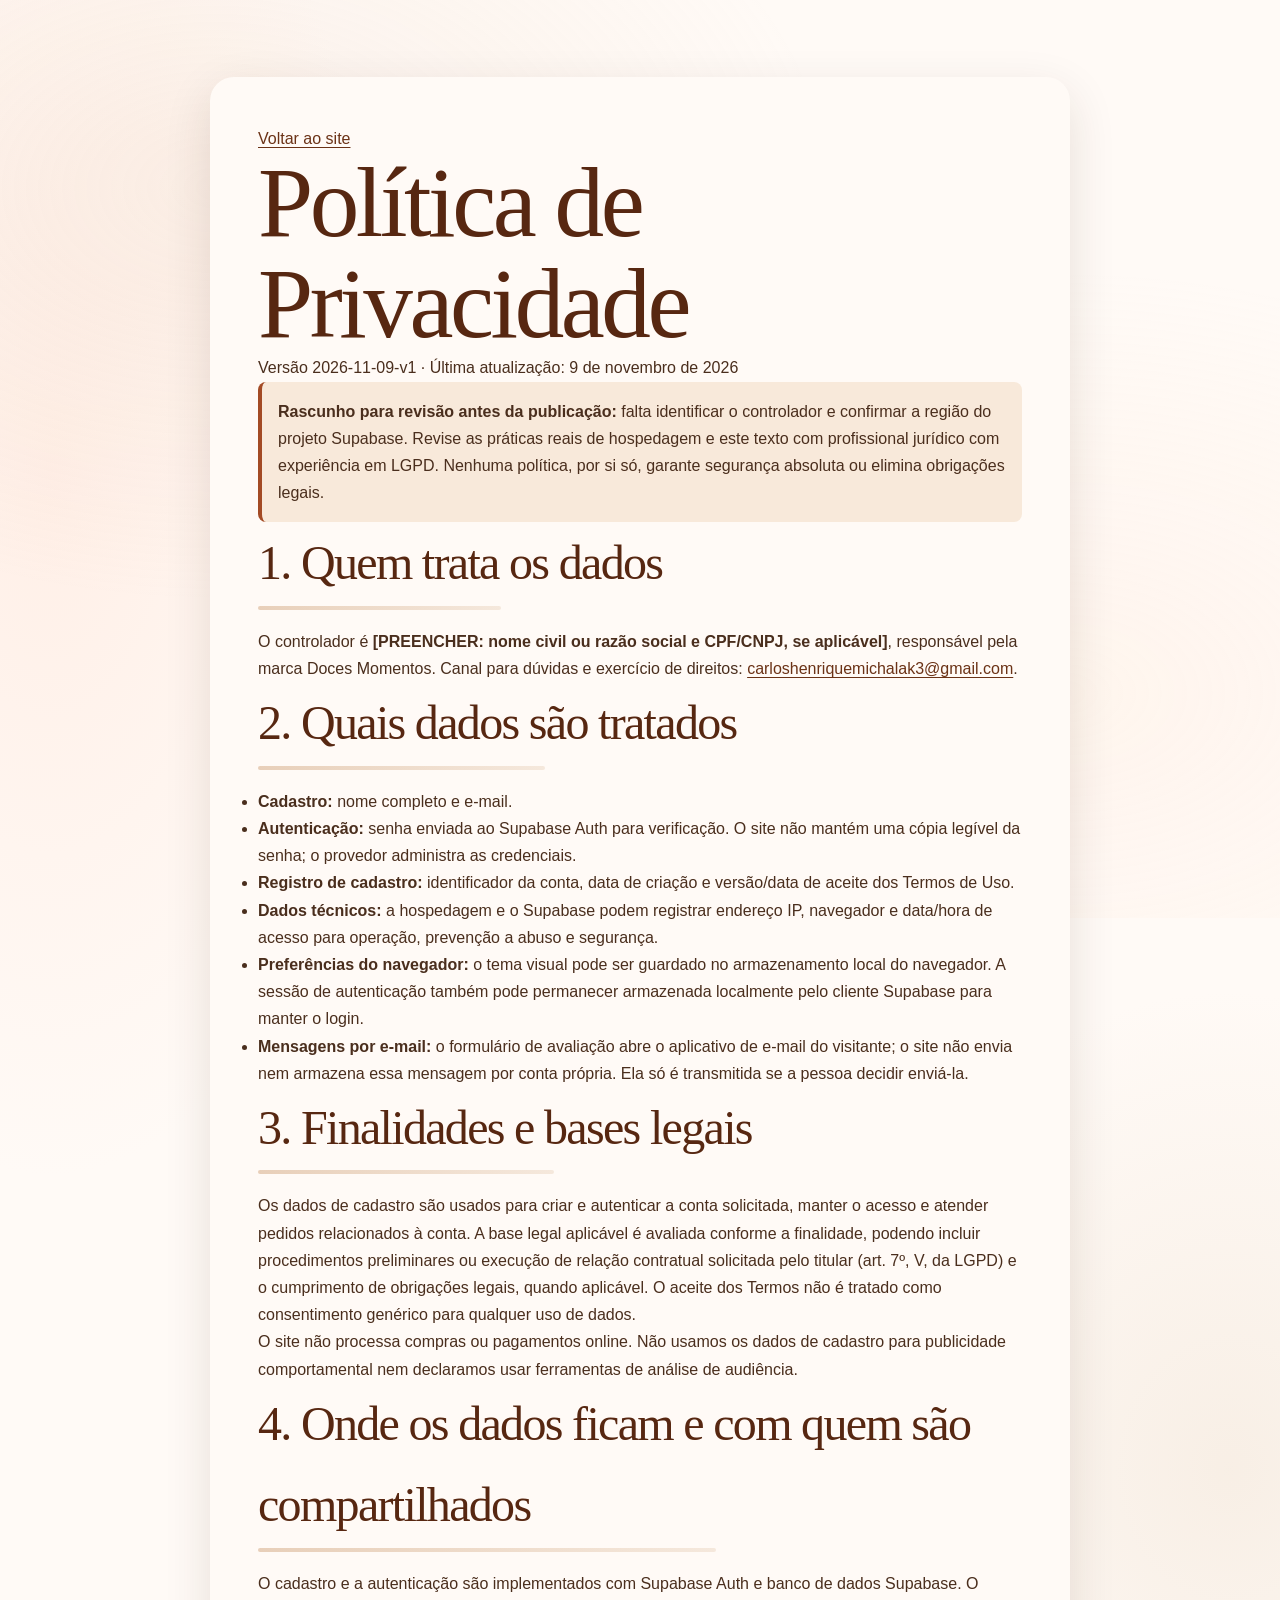
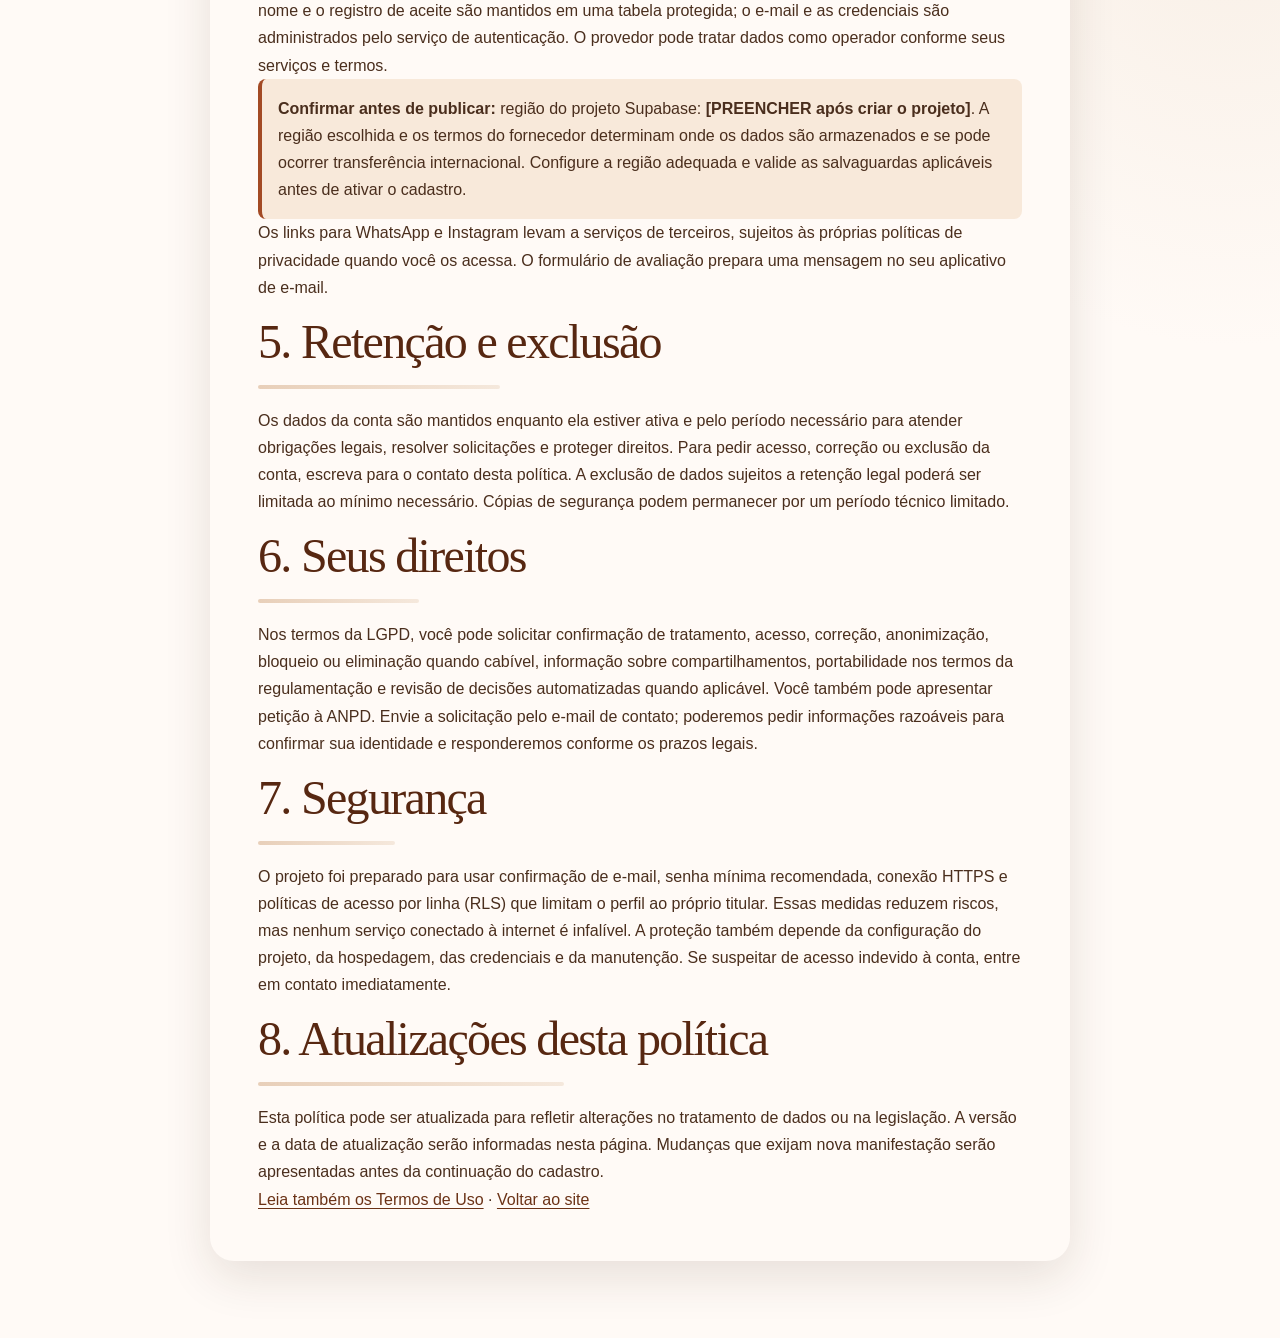
==== privacidade.html @ 2309b0bf "adicionado tela de login e termo de uso e privacidade." ====
<!DOCTYPE html>
<html lang="pt-BR">
<head>
  <meta charset="UTF-8">
  <meta name="viewport" content="width=device-width, initial-scale=1">
  <meta name="description" content="Política de Privacidade da Doces Momentos e informações sobre o tratamento de dados pessoais.">
  <title>Política de Privacidade | Doces Momentos</title>
  <link rel="stylesheet" href="assets/style.css">
  <link rel="icon" href="imagem/Logo2.jpeg" type="image/jpeg">
</head>
<body>
  <main class="legal-page">
    <a href="index.html">Voltar ao site</a>
    <h1>Política de Privacidade</h1>
    <p>Versão 2026-11-09-v1 · Última atualização: 9 de novembro de 2026</p>
    <p class="legal-alert"><strong>Rascunho para revisão antes da publicação:</strong> falta identificar o controlador e confirmar a região do projeto Supabase. Revise as práticas reais de hospedagem e este texto com profissional jurídico com experiência em LGPD. Nenhuma política, por si só, garante segurança absoluta ou elimina obrigações legais.</p>

    <h2>1. Quem trata os dados</h2>
    <p>O controlador é <strong>[PREENCHER: nome civil ou razão social e CPF/CNPJ, se aplicável]</strong>, responsável pela marca Doces Momentos. Canal para dúvidas e exercício de direitos: <a href="mailto:carloshenriquemichalak3@gmail.com">carloshenriquemichalak3@gmail.com</a>.</p>

    <h2>2. Quais dados são tratados</h2>
    <ul>
      <li><strong>Cadastro:</strong> nome completo e e-mail.</li>
      <li><strong>Autenticação:</strong> senha enviada ao Supabase Auth para verificação. O site não mantém uma cópia legível da senha; o provedor administra as credenciais.</li>
      <li><strong>Registro de cadastro:</strong> identificador da conta, data de criação e versão/data de aceite dos Termos de Uso.</li>
      <li><strong>Dados técnicos:</strong> a hospedagem e o Supabase podem registrar endereço IP, navegador e data/hora de acesso para operação, prevenção a abuso e segurança.</li>
      <li><strong>Preferências do navegador:</strong> o tema visual pode ser guardado no armazenamento local do navegador. A sessão de autenticação também pode permanecer armazenada localmente pelo cliente Supabase para manter o login.</li>
      <li><strong>Mensagens por e-mail:</strong> o formulário de avaliação abre o aplicativo de e-mail do visitante; o site não envia nem armazena essa mensagem por conta própria. Ela só é transmitida se a pessoa decidir enviá-la.</li>
    </ul>

    <h2>3. Finalidades e bases legais</h2>
    <p>Os dados de cadastro são usados para criar e autenticar a conta solicitada, manter o acesso e atender pedidos relacionados à conta. A base legal aplicável é avaliada conforme a finalidade, podendo incluir procedimentos preliminares ou execução de relação contratual solicitada pelo titular (art. 7º, V, da LGPD) e o cumprimento de obrigações legais, quando aplicável. O aceite dos Termos não é tratado como consentimento genérico para qualquer uso de dados.</p>
    <p>O site não processa compras ou pagamentos online. Não usamos os dados de cadastro para publicidade comportamental nem declaramos usar ferramentas de análise de audiência.</p>

    <h2>4. Onde os dados ficam e com quem são compartilhados</h2>
    <p>O cadastro e a autenticação são implementados com Supabase Auth e banco de dados Supabase. O nome e o registro de aceite são mantidos em uma tabela protegida; o e-mail e as credenciais são administrados pelo serviço de autenticação. O provedor pode tratar dados como operador conforme seus serviços e termos.</p>
    <p class="legal-alert"><strong>Confirmar antes de publicar:</strong> região do projeto Supabase: <strong>[PREENCHER após criar o projeto]</strong>. A região escolhida e os termos do fornecedor determinam onde os dados são armazenados e se pode ocorrer transferência internacional. Configure a região adequada e valide as salvaguardas aplicáveis antes de ativar o cadastro.</p>
    <p>Os links para WhatsApp e Instagram levam a serviços de terceiros, sujeitos às próprias políticas de privacidade quando você os acessa. O formulário de avaliação prepara uma mensagem no seu aplicativo de e-mail.</p>

    <h2>5. Retenção e exclusão</h2>
    <p>Os dados da conta são mantidos enquanto ela estiver ativa e pelo período necessário para atender obrigações legais, resolver solicitações e proteger direitos. Para pedir acesso, correção ou exclusão da conta, escreva para o contato desta política. A exclusão de dados sujeitos a retenção legal poderá ser limitada ao mínimo necessário. Cópias de segurança podem permanecer por um período técnico limitado.</p>

    <h2>6. Seus direitos</h2>
    <p>Nos termos da LGPD, você pode solicitar confirmação de tratamento, acesso, correção, anonimização, bloqueio ou eliminação quando cabível, informação sobre compartilhamentos, portabilidade nos termos da regulamentação e revisão de decisões automatizadas quando aplicável. Você também pode apresentar petição à ANPD. Envie a solicitação pelo e-mail de contato; poderemos pedir informações razoáveis para confirmar sua identidade e responderemos conforme os prazos legais.</p>

    <h2>7. Segurança</h2>
    <p>O projeto foi preparado para usar confirmação de e-mail, senha mínima recomendada, conexão HTTPS e políticas de acesso por linha (RLS) que limitam o perfil ao próprio titular. Essas medidas reduzem riscos, mas nenhum serviço conectado à internet é infalível. A proteção também depende da configuração do projeto, da hospedagem, das credenciais e da manutenção. Se suspeitar de acesso indevido à conta, entre em contato imediatamente.</p>

    <h2>8. Atualizações desta política</h2>
    <p>Esta política pode ser atualizada para refletir alterações no tratamento de dados ou na legislação. A versão e a data de atualização serão informadas nesta página. Mudanças que exijam nova manifestação serão apresentadas antes da continuação do cadastro.</p>

    <p><a href="termos.html">Leia também os Termos de Uso</a> · <a href="index.html">Voltar ao site</a></p>
  </main>
</body>
</html>
---- assets/style.css ----
* {
  margin: 0;
  padding: 0;
  box-sizing: border-box;
}

body {
  font-family: 'Segoe UI', 'Helvetica Neue', system-ui, -apple-system, sans-serif;
  background-color: #fffaf6;
  color: #4a2e1d;
  line-height: 1.6;
  overflow-x: hidden;
  scroll-behavior: smooth;
}

/* ===== VARIÁVEIS ===== */
:root {
  --marrom-claro: #f5e8dc;
  --marrom-medio: #e8cfb9;
  --marrom-escuro: #a56d49;
  --marrom-destaque: #6b3216;
  --branco: #ffffff;
  --creme: #fffaf6;
  --sombra-suave: 0 10px 25px -5px rgba(0, 0, 0, 0.05), 0 8px 10px -6px rgba(0, 0, 0, 0.02);
  --sombra-hover: 0 20px 30px -10px rgba(107, 50, 22, 0.15);
  --borda-arredondada: 28px;
}

/* ===== TIPOGRAFIA & TÍTULOS ===== */
h1, h2, h3 {
  font-weight: 400;
  letter-spacing: -0.02em;
}

h1 {
  font-size: clamp(2.8rem, 10vw, 5.5rem);
  line-height: 1.1;
  font-weight: 300;
  color: #38200f;
}

h1 span {
  font-weight: 600;
  color: var(--marrom-destaque);
  display: inline-block;
  transform: rotate(-2deg);
}

h2 {
  font-size: clamp(2rem, 6vw, 3rem);
  margin-bottom: 1.5rem;
  position: relative;
  display: inline-block;
  color: #38200f;
}

h2:after {
  content: '';
  position: absolute;
  bottom: -6px;
  left: 0;
  width: 60%;
  height: 4px;
  background: linear-gradient(90deg, var(--marrom-medio), var(--marrom-claro));
  border-radius: 4px;
}

.sabor-nome {
  font-size: 1.5rem;
  font-weight: 500;
  color: #4a2e1d;
  letter-spacing: -0.01em;
  margin-top: 0.8rem;
}

/* ===== HEADER ===== */
header {
  padding: 1.5rem 5%;
  display: flex;
  justify-content: space-between;
  align-items: center;
  background: rgba(255, 250, 246, 0.85);
  backdrop-filter: blur(12px);
  -webkit-backdrop-filter: blur(12px);
  position: sticky;
  top: 0;
  z-index: 100;
  border-bottom: 1px solid rgba(140, 86, 53, 0.3);
}

.logo {
  font-size: 1.7rem;
  font-weight: 300;
  letter-spacing: 1px;
  color: #38200f;
}

.logo strong {
  font-weight: 700;
  color: var(--marrom-destaque);
}

.instagram-btn {
  background: var(--marrom-claro);
  padding: 0.7rem 1.4rem;
  border-radius: 40px;
  text-decoration: none;
  color: var(--marrom-destaque);
  font-weight: 500;
  display: flex;
  align-items: center;
  gap: 8px;
  transition: all 0.4s cubic-bezier(0.175, 0.885, 0.32, 1.275);
  border: 1px solid rgba(107, 50, 22, 0.2);
  font-size: 0.95rem;
}

.instagram-btn:hover {
  background: var(--marrom-medio);
  color: #38200f;
  transform: scale(1.03);
  box-shadow: 0 8px 18px rgba(107, 50, 22, 0.2);
}

/* ===== HERO ===== */
.hero {
  min-height: 85vh;
  display: flex;
  align-items: center;
  padding: 2rem 5% 4rem;
  position: relative;
  isolation: isolate;
}

.hero-conteudo {
  max-width: 700px;
  z-index: 2;
  animation: fadeUp 1s ease-out;
}

.hero p {
  font-size: 1.25rem;
  margin: 1.5rem 0 2.5rem;
  color: #6b523d;
  max-width: 550px;
}

.btn-principal {
  display: inline-block;
  background: var(--marrom-destaque);
  color: white;
  padding: 1rem 2.5rem;
  border-radius: 50px;
  text-decoration: none;
  font-weight: 500;
  letter-spacing: 0.5px;
  transition: all 0.4s ease;
  box-shadow: 0 10px 20px -8px rgba(107, 50, 22, 0.4);
  border: 1px solid rgba(255, 255, 255, 0.3);
}

.btn-principal:hover {
  background: #572711;
  transform: translateY(-4px);
  box-shadow: 0 18px 28px -8px rgba(107, 50, 22, 0.5);
}

/* elementos decorativos */
.hero::before {
  content: '';
  position: absolute;
  top: -10%;
  right: -5%;
  width: 50vw;
  height: 50vw;
  background: radial-gradient(circle, var(--marrom-claro) 0%, transparent 70%);
  border-radius: 50%;
  z-index: 0;
  opacity: 0.8;
  filter: blur(40px);
}

/* ===== SEÇÃO SABORES ===== */
.sabores-section {
  padding: 5rem 5% 6rem;
  background: linear-gradient(145deg, #fffaf6 0%, #f7ede3 100%);
  border-radius: 60px 60px 0 0;
  margin-top: 2rem;
  position: relative;
}

.sabores-section .subtitulo {
  text-align: center;
  font-size: 1.2rem;
  color: #8a725d;
  margin-top: -1rem;
  margin-bottom: 3rem;
  font-weight: 300;
}

.grid-sabores {
  display: grid;
  grid-template-columns: repeat(auto-fit, minmax(260px, 1fr));
  gap: 2rem;
  max-width: 1300px;
  margin: 0 auto;
}

.card-sabor {
  background: var(--branco);
  border-radius: var(--borda-arredondada);
  overflow: hidden;
  box-shadow: var(--sombra-suave);
  transition: all 0.45s cubic-bezier(0.2, 0.9, 0.3, 1);
  border: 1px solid rgba(140, 86, 53, 0.5);
  display: flex;
  flex-direction: column;
  animation: fadeUp 0.8s ease-out backwards;
}

.card-sabor:nth-child(1) { animation-delay: 0.05s; }
.card-sabor:nth-child(2) { animation-delay: 0.15s; }
.card-sabor:nth-child(3) { animation-delay: 0.25s; }
.card-sabor:nth-child(4) { animation-delay: 0.35s; }
.card-sabor:nth-child(5) { animation-delay: 0.45s; }
.card-sabor:nth-child(6) { animation-delay: 0.55s; }

.card-sabor:hover {
  transform: translateY(-12px) scale(1.01);
  box-shadow: var(--sombra-hover);
  border-color: var(--marrom-medio);
}

.card-imagem {
  width: 100%;
  aspect-ratio: 1 / 0.9;
  background: #f1e4d7;
  display: flex;
  align-items: center;
  justify-content: center;
  overflow: hidden;
  transition: transform 0.6s ease;
  position: relative;
}

.card-imagem img {
  width: 100%;
  height: 100%;
  object-fit: cover;
  display: block;
  transition: transform 0.7s ease;
}

.card-sabor:hover .card-imagem img {
  transform: scale(1.05);
}

/* placeholder estilizado quando não há imagem */
.card-imagem .placeholder {
  font-size: 3.5rem;
  color: var(--marrom-medio);
  opacity: 0.7;
  transition: opacity 0.3s;
}

.card-sabor:hover .placeholder {
  opacity: 1;
}

.card-conteudo {
  padding: 1.2rem 1.5rem 1.5rem;
  text-align: center;
  display: flex;
  flex-direction: column;
  align-items: center;
}

.card-sabor .sabor-nome {
  margin-bottom: 0.3rem;
}

.card-sabor .sabor-desc {
  font-size: 0.9rem;
  color: #85624b;
  letter-spacing: 0.3px;
}

/* Pequenos detalhes */
.detalhe-coracao {
  display: inline-block;
  width: 8px;
  height: 8px;
  background: var(--marrom-medio);
  border-radius: 50%;
  margin: 0 6px;
  opacity: 0.6;
}

/* ===== CONTATO ===== */
.contato-section {
  padding: 6rem 5% 5rem;
  background: var(--marrom-claro);
  display: flex;
  flex-wrap: wrap;
  align-items: center;
  justify-content: center;
  gap: 2.5rem;
  text-align: center;
  border-radius: 80px 80px 0 0;
  margin-top: -2rem;
  position: relative;
}

.contato-section h2:after {
  left: 20%;
  width: 60%;
  background: white;
}

.contato-conteudo {
  max-width: 600px;
}

.instagram-grande {
  display: inline-flex;
  align-items: center;
  gap: 12px;
  background: white;
  padding: 1.2rem 2.8rem;
  border-radius: 80px;
  text-decoration: none;
  color: var(--marrom-destaque);
  font-size: 1.6rem;
  font-weight: 500;
  box-shadow: 0 15px 30px -10px rgba(107, 50, 22, 0.25);
  transition: all 0.4s ease;
  border: 1px solid rgba(107, 50, 22, 0.15);
  margin-top: 1rem;
}

.instagram-grande:hover {
  background: var(--marrom-destaque);
  color: white;
  transform: scale(1.02) translateY(-4px);
  box-shadow: 0 22px 35px -10px rgba(107, 50, 22, 0.5);
}

.contato-section p {
  font-size: 1.2rem;
  color: #7a624b;
  margin-bottom: 1.5rem;
}

/* ===== FOOTER ===== */
footer {
  text-align: center;
  padding: 2.5rem 5%;
  background: #f1e4d7;
  color: #8b7359;
  font-size: 0.9rem;
  border-top: 1px solid rgba(255, 255, 255, 0.5);
}

/* ===== ANIMAÇÕES ===== */
@keyframes fadeUp {
  0% {
    opacity: 0;
    transform: translateY(30px);
  }
  100% {
    opacity: 1;
    transform: translateY(0);
  }
}

.placeholder-icon {
  font-size: 4rem;
  line-height: 1;
  filter: drop-shadow(0 4px 6px rgba(107, 50, 22, 0.15));
}

/* ===== RESPONSIVIDADE ===== */
@media (max-width: 768px) {
  header {
    padding: 1rem 5%;
  }

  .logo {
    font-size: 1.3rem;
  }

  .instagram-btn {
    padding: 0.6rem 0.9rem;
  }

  .hero {
    min-height: 70vh;
    padding: 1rem 5% 3rem;
  }

  .hero p {
    font-size: 1.1rem;
  }

  .btn-principal {
    padding: 0.9rem 2rem;
  }

  .sabores-section {
    padding: 3rem 5% 4rem;
  }

  .grid-sabores {
    gap: 1.5rem;
  }

  .contato-section {
    padding: 4rem 5% 3rem;
    border-radius: 40px 40px 0 0;
  }

  .instagram-grande {
    font-size: 1.2rem;
    padding: 1rem 1.8rem;
  }
}

@media (max-width: 480px) {
  .grid-sabores {
    grid-template-columns: 1fr;
    max-width: 350px;
    margin: 0 auto;
  }

  .card-imagem {
    aspect-ratio: 1 / 0.8;
  }
}

/* ===== IDENTIDADE SUAVE + CARTAS REVELÁVEIS ===== */
:root {
  --marrom-claro: #f5e8dc;
  --marrom-medio: #e8cfb9;
  --marrom-escuro: #a56d49;
  --marrom-destaque: #6b3216;
  --branco: #fffdfb;
  --creme: #fffaf6;
  --sombra-suave: 0 14px 38px -22px rgba(94, 48, 57, 0.28);
  --sombra-hover: 0 22px 48px -24px rgba(107, 50, 22, 0.35);
  --borda-arredondada: 24px;
  --ease-out: cubic-bezier(0.23, 1, 0.32, 1);
}

html {
  scroll-behavior: smooth;
  scroll-padding-top: 90px;
}

#sabores {
  scroll-margin-top: 90px;
}

body {
  background-color: var(--creme);
  color: #523822;
  font-family: "Trebuchet MS", "Segoe UI", sans-serif;
}

h1,
h2,
h3 {
  font-family: Georgia, "Times New Roman", serif;
  letter-spacing: -0.035em;
}

h1 {
  color: #432a18;
  font-size: clamp(3rem, 8vw, 6.2rem);
  line-height: 1.02;
}

h1 span {
  color: var(--marrom-destaque);
  font-style: italic;
  font-weight: 500;
  transform: rotate(-3deg);
}

header {
  padding: 1rem 7%;
  background: rgba(255, 250, 246, 0.9);
  border-bottom-color: rgba(140, 86, 53, 0.18);
}

.logo {
  font-family: Georgia, "Times New Roman", serif;
  letter-spacing: -0.04em;
}

.instagram-btn,
.btn-principal,
.instagram-grande {
  transition: transform 180ms var(--ease-out), background-color 180ms ease, color 180ms ease, box-shadow 180ms ease;
}

.instagram-btn {
  background: #f5e8dc;
  color: #6b3216;
  border-color: rgba(107, 50, 22, 0.18);
}

.hero {
  min-height: min(78vh, 760px);
  padding: 4rem 9% 5rem;
  background:
    radial-gradient(ellipse at 88% 44%, rgba(232, 207, 185, 0.46), transparent 31%),
    radial-gradient(ellipse at 74% 82%, rgba(255, 230, 219, 0.6), transparent 25%);
}

.hero::before {
  top: 7%;
  right: 5%;
  width: min(40vw, 490px);
  height: min(40vw, 490px);
  background: radial-gradient(circle, rgba(232, 207, 185, 0.56) 0%, rgba(245, 232, 220, 0.1) 68%, transparent 70%);
  filter: none;
}

.hero::after {
  content: "feito à mão\A com carinho";
  white-space: pre;
  display: grid;
  place-content: center;
  width: clamp(112px, 15vw, 178px);
  aspect-ratio: 1;
  right: 15%;
  bottom: 18%;
  border: 1px solid rgba(107, 50, 22, 0.28);
  border-radius: 50%;
  background: rgba(255, 253, 251, 0.72);
  color: #6b3216;
  font: italic 1.1rem/1.35 Georgia, "Times New Roman", serif;
  letter-spacing: 0.02em;
  text-align: center;
  opacity: 1;
  transform: rotate(9deg);
  box-shadow: 0 12px 34px -20px rgba(94, 48, 57, 0.5);
}

.hero-conteudo {
  max-width: 680px;
  animation-duration: 700ms;
}

.hero-etiqueta {
  margin-bottom: 1rem;
  color: #85624b;
  font-size: 0.78rem;
  font-weight: 700;
  letter-spacing: 0.2em;
  text-transform: uppercase;
}

.hero p {
  color: #735d4d;
  max-width: 500px;
}

.btn-principal {
  background: #6b3216;
  box-shadow: 0 12px 25px -14px rgba(91, 36, 15, 0.8);
}

.btn-principal:hover {
  background: #572711;
}

.sabores-section {
  padding: 5.5rem 7% 6.5rem;
  background: linear-gradient(155deg, #fffaf6 0%, #f5e8dc 100%);
  border-radius: 48px 48px 0 0;
  margin-top: 0;
}

.sabores-section h2 {
  display: block;
  margin-bottom: 0.5rem;
  text-align: center;
}

.sabores-section h2::after {
  left: 50%;
  width: 58px;
  height: 3px;
  transform: translateX(-50%);
  background: var(--marrom-medio);
}

.sabores-section .subtitulo {
  margin-top: 0;
  color: #8a725d;
  font-family: Georgia, "Times New Roman", serif;
  font-size: 1.15rem;
  font-style: italic;
}

.grid-sabores {
  gap: 1.35rem;
  max-width: 1180px;
}

.grid-sabores[data-carousel] {
  display: grid;
  max-width: 440px;
  grid-template-columns: minmax(0, 1fr);
  justify-items: stretch;
  margin-right: auto;
  margin-left: auto;
}

.carousel-controls {
  display: flex;
  align-items: center;
  justify-content: center;
  gap: clamp(1rem, 4vw, 2rem);
  margin: 1.25rem auto 0;
}

.carousel-controls[hidden] {
  display: none;
}

.carousel-indicator {
  min-width: 3.5rem;
  color: #80634f;
  font-size: 0.9rem;
  font-weight: 700;
  text-align: center;
  font-variant-numeric: tabular-nums;
}

.carousel-arrow {
  position: relative;
  display: block;
  width: clamp(40px, 12vw, 50px);
  height: clamp(44px, 13vw, 60px);
  padding: 0;
  border: 0;
  background: transparent;
  cursor: pointer;
  transition: transform 120ms ease;
}

.carousel-arrow:hover {
  transform: scale(1.06);
}

.carousel-arrow:active {
  transform: scale(0.92);
}

.carousel-arrow:focus-visible {
  border-radius: 8px;
  outline: 3px solid #572711;
  outline-offset: 4px;
}

.carousel-arrow-prev {
  transform: scaleX(-1);
}

.carousel-arrow-prev:hover {
  transform: scaleX(-1) scale(1.06);
}

.carousel-arrow-prev:active {
  transform: scaleX(-1) scale(0.92);
}

.carousel-arrow .arrow-top,
.carousel-arrow .arrow-bottom {
  position: absolute;
  top: 50%;
  left: 0;
  width: 100%;
  height: 4px;
  border-radius: 99px;
  background: #704027;
}

.carousel-arrow .arrow-top {
  transform: rotate(45deg);
  transform-origin: bottom right;
}

.carousel-arrow .arrow-bottom {
  transform: rotate(-45deg);
  transform-origin: top right;
}

.carousel-arrow .arrow-top::after,
.carousel-arrow .arrow-bottom::after {
  position: absolute;
  top: 0;
  height: 100%;
  border-radius: inherit;
  background: #6b3216;
  content: "";
  transition: left 160ms ease, right 160ms ease;
}

.carousel-arrow .arrow-top::after {
  right: 0;
  left: 100%;
}

.carousel-arrow .arrow-bottom::after {
  right: 100%;
  left: 0;
}

.carousel-arrow:hover .arrow-top::after,
.carousel-arrow:focus-visible .arrow-top::after {
  left: 0;
}

.carousel-arrow:hover .arrow-bottom::after,
.carousel-arrow:focus-visible .arrow-bottom::after {
  right: 0;
}

.card-sabor {
  min-width: 0;
  border: 1px solid rgba(107, 50, 22, 0.13);
  border-radius: var(--borda-arredondada);
  background: var(--branco);
  box-shadow: var(--sombra-suave);
  animation-duration: 550ms;
  transition: transform 220ms var(--ease-out), box-shadow 220ms ease, border-color 220ms ease;
}

.card-resumo {
  display: block;
  list-style: none;
}

.card-sabor[hidden] {
  display: none;
}

.card-sabor .card-detalhes {
  display: none;
}

.card-sabor.is-active .card-detalhes {
  display: block;
}

.card-resumo::-webkit-details-marker {
  display: none;
}

.card-resumo:focus-visible {
  outline: 3px solid #6b3216;
  outline-offset: 4px;
  border-radius: var(--borda-arredondada);
}

.card-imagem {
  background: #f5e8dc;
}

.card-imagem img {
  transition: transform 500ms var(--ease-out);
}

.card-conteudo {
  padding: 1.1rem 1.25rem 1.25rem;
}

.card-sabor .sabor-nome {
  color: #4e3527;
  font-family: Georgia, "Times New Roman", serif;
  font-size: 1.4rem;
}

.card-sabor .sabor-desc {
  color: #8a725d;
}

.card-indicacao {
  display: flex;
  align-items: center;
  justify-content: center;
  gap: 0.45rem;
  margin-top: 1rem;
  color: #704027;
  font-size: 0.72rem;
  font-weight: 700;
  letter-spacing: 0.09em;
  text-transform: uppercase;
}

.card-indicacao span {
  display: inline-grid;
  width: 1.35rem;
  aspect-ratio: 1;
  place-items: center;
  border: 1px solid rgba(107, 50, 22, 0.3);
  border-radius: 50%;
  font-size: 1rem;
  transition: transform 180ms var(--ease-out), background-color 180ms ease;
}

.card-detalhes {
  padding: 0 1.35rem 1.35rem;
  animation: revelarCarta 220ms var(--ease-out);
}

.card-detalhes p {
  padding-top: 1rem;
  border-top: 1px solid rgba(107, 50, 22, 0.16);
  color: #735d4d;
  font-family: Georgia, "Times New Roman", serif;
  font-size: 1rem;
  line-height: 1.55;
}

.card-detalhes a {
  display: inline-flex;
  gap: 0.4rem;
  align-items: center;
  margin-top: 1rem;
  color: #572711;
  font-size: 0.82rem;
  font-weight: 700;
  text-decoration-thickness: 1px;
  text-underline-offset: 3px;
}

.card-detalhes a:focus-visible,
.instagram-btn:focus-visible,
.whatsapp-btn:focus-visible,
.whatsapp-grande:focus-visible,
.btn-principal:focus-visible,
.instagram-grande:focus-visible {
  outline: 3px solid #6b3216;
  outline-offset: 4px;
}

.card-sabor[open] {
  border-color: rgba(107, 50, 22, 0.38);
  box-shadow: var(--sombra-hover);
}

.card-sabor[open] .card-indicacao span {
  transform: rotate(45deg);
  background: #f5e8dc;
}

.contato-section {
  padding: 5.5rem 7% 5rem;
  background: #ead7c3;
  border-radius: 48px 48px 0 0;
}

.contato-section h2::after {
  background: rgba(255, 253, 251, 0.85);
}

.contato-section p {
  color: #735d4d;
}

.instagram-grande {
  color: #572711;
  box-shadow: 0 14px 30px -22px rgba(91, 36, 15, 0.65);
}

.instagram-grande:hover {
  background: #6b3216;
}

footer {
  background: #e9d8c6;
  color: #80634f;
}

@media (hover: hover) and (pointer: fine) {
  .card-sabor:hover {
    transform: translateY(-4px);
    border-color: rgba(107, 50, 22, 0.3);
  }

  .card-sabor:hover .card-imagem img {
    transform: scale(1.025);
  }

  .instagram-btn:hover,
  .btn-principal:hover,
  .instagram-grande:hover {
    transform: translateY(-2px);
  }
}

.instagram-btn:active,
.btn-principal:active,
.instagram-grande:active {
  transform: scale(0.98);
}

@keyframes revelarCarta {
  from {
    opacity: 0;
    transform: translateY(-5px);
  }
  to {
    opacity: 1;
    transform: translateY(0);
  }
}

@media (max-width: 768px) {
  header {
    padding: 0.85rem 5%;
  }

  .hero {
    min-height: 68vh;
    padding: 3rem 7% 4rem;
  }

  .hero::before {
    top: 18%;
    right: -14%;
    width: 66vw;
    height: 66vw;
  }

  .hero::after {
    right: 8%;
    bottom: 10%;
    width: 112px;
  }

  .hero-conteudo {
    max-width: 76%;
  }

  .sabores-section {
    padding: 4rem 5% 5rem;
  }

  .grid-sabores {
    gap: 1rem;
  }

  .contato-section {
    padding: 4.5rem 5% 4rem;
  }
}

@media (max-width: 480px) {
  .hero {
    min-height: 72vh;
    padding: 2.75rem 6% 4rem;
  }

  .hero-conteudo {
    max-width: 100%;
  }

  .hero::after {
    right: 7%;
    bottom: 5%;
    width: 96px;
    font-size: 0.95rem;
  }

  .sabores-section {
    border-radius: 32px 32px 0 0;
  }

  .contato-section {
    border-radius: 32px 32px 0 0;
  }
}

@media (prefers-reduced-motion: reduce) {
  html {
    scroll-behavior: auto;
  }

  *,
  *::before,
  *::after {
    animation-duration: 0.01ms !important;
    animation-iteration-count: 1 !important;
    scroll-behavior: auto !important;
    transition-duration: 0.01ms !important;
  }

}

/* ===== FAVORITOS, PREÇOS E SOBRE NÓS ===== */
body {
  background:
    radial-gradient(ellipse at 4% 16%, rgba(255, 225, 211, 0.44), transparent 22rem),
    radial-gradient(ellipse at 96% 50%, rgba(234, 217, 197, 0.34), transparent 25rem),
    #fffaf6;
}

.site-header {
  min-height: 104px;
  padding: 1.2rem 4%;
  gap: 1rem;
}

.site-header .social-icons {
  flex-shrink: 0;
}

.site-header .social-label {
  position: relative;
  z-index: 1;
  margin-left: 0.45rem;
  font-size: 0.82rem;
  font-weight: 700;
  white-space: nowrap;
}

.site-header .social-icons [data-social="whatsapp"] {
  width: auto;
  min-width: 48px;
  padding: 0 0.8rem;
  border-radius: 99px;
}

.site-header .auth-icon-button {
  display: grid;
  width: 44px;
  height: 44px;
  flex: 0 0 auto;
  place-items: center;
  padding: 0;
  border-radius: 50%;
}

.auth-icon-button svg {
  width: 1.35rem;
  height: 1.35rem;
  fill: none;
  stroke: currentColor;
  stroke-linecap: round;
  stroke-linejoin: round;
  stroke-width: 1.8;
}

.site-header .logo,
footer .logo {
  display: inline-flex;
  align-items: center;
  gap: 0.55rem;
  flex-shrink: 0;
  color: #432a18;
  font-size: 1.45rem;
  text-decoration: none;
}

.logo-marca {
  display: block;
  width: 2.6rem;
  height: 2.6rem;
  border-radius: 50%;
  object-fit: cover;
  flex: 0 0 auto;
}

.navegacao {
  display: flex;
  align-items: center;
  justify-content: center;
  gap: clamp(0.8rem, 2.2vw, 2rem);
}

.navegacao a {
  color: #735d4d;
  font-size: 0.86rem;
  font-weight: 600;
  text-decoration: none;
  transition: color 160ms ease;
}

.navegacao a:hover,
.navegacao a:focus-visible {
  color: #572711;
}

.icone-instagram {
  display: block;
  width: 1.15rem;
  height: 1.15rem;
  flex: 0 0 auto;
  fill: none;
  stroke: currentColor;
  stroke-width: 1.8;
}

.icone-instagram-ponto {
  fill: currentColor;
  stroke: none;
}

.whatsapp-btn,
.whatsapp-grande {
  color: #187b61;
}

.whatsapp-btn {
  display: inline-flex;
  align-items: center;
  justify-content: center;
  gap: 0.5rem;
  padding: 0.7rem 1rem;
  border: 1px solid rgba(24, 123, 97, 0.18);
  border-radius: 40px;
  background: #edf8f1;
  font-size: 0.88rem;
  font-weight: 600;
  text-decoration: none;
  cursor: default;
}

.icone-whatsapp {
  display: block;
  width: 1.3rem;
  height: 1.3rem;
  flex: 0 0 auto;
  fill: none;
  stroke: currentColor;
  stroke-linecap: round;
  stroke-linejoin: round;
  stroke-width: 1.7;
}

.icone-seta {
  display: inline-block;
  width: 0.45rem;
  height: 0.45rem;
  flex: 0 0 auto;
  border-top: 1.5px solid currentColor;
  border-right: 1.5px solid currentColor;
  transform: rotate(45deg);
}

.icone-seta-baixo {
  transform: rotate(135deg);
}

.hero-novo {
  min-height: min(76vh, 720px);
  padding: 4rem 9% 5.5rem;
  overflow: hidden;
  align-items: center;
  justify-content: space-between;
  background:
    radial-gradient(ellipse at 77% 48%, rgba(234, 214, 193, 0.62), transparent 34%),
    radial-gradient(ellipse at 26% 108%, rgba(255, 229, 205, 0.7), transparent 37%),
    linear-gradient(120deg, #fffaf6 8%, #f7ede3 58%, #f1e4d7 100%);
}

.hero-novo::before {
  top: auto;
  bottom: -20%;
  right: 19%;
  width: min(55vw, 640px);
  height: min(55vw, 640px);
  background:
    radial-gradient(ellipse at 44% 42%, rgba(255, 255, 255, 0.66), transparent 53%),
    radial-gradient(circle, rgba(255, 255, 255, 0.26), transparent 70%);
  opacity: 0.85;
  animation: hero-fundo-suave 28s ease-in-out infinite alternate;
}

.hero-novo::after {
  content: none;
}

.hero-novo .hero-conteudo {
  max-width: 610px;
  animation-duration: 600ms;
}

.hero-novo .hero-etiqueta {
  display: inline-flex;
  align-items: center;
  gap: 0.55rem;
  margin: 0 0 1.2rem;
  padding: 0.55rem 0.85rem;
  border: 1px solid rgba(107, 50, 22, 0.18);
  border-radius: 999px;
  background: rgba(255, 253, 251, 0.72);
  color: #6b3216;
  font-size: 0.69rem;
  letter-spacing: 0.15em;
}

.hero-novo .hero-etiqueta::before {
  content: "";
  width: 0.45rem;
  height: 0.45rem;
  border-radius: 50%;
  background: #8c5635;
  box-shadow: 0 0 0 3px rgba(140, 86, 53, 0.13);
}

.hero-novo h1 {
  font-size: clamp(3rem, 6.5vw, 5.5rem);
  line-height: 1.04;
}

.hero-novo h1 span {
  margin-top: 0.08em;
  color: #6b3216;
  font-family: "Trebuchet MS", "Segoe UI", sans-serif;
  font-size: 0.74em;
  font-style: italic;
  font-weight: 400;
  letter-spacing: -0.05em;
}

.hero-novo h1 .hero-boas-vindas {
  display: block;
  margin: 0 0 0.28em;
  color: #6b3216;
  font-family: inherit;
  font-size: 0.38em;
  font-style: normal;
  font-weight: 500;
  letter-spacing: -0.025em;
  line-height: 1.2;
  transform: none;
}

.hero-novo .hero-conteudo > p:not(.hero-etiqueta) {
  max-width: 475px;
  margin: 1.5rem 0 1.8rem;
  color: #735d4d;
  font-size: 1.05rem;
  line-height: 1.8;
}

.hero-acoes {
  display: flex;
  align-items: center;
  flex-wrap: wrap;
  gap: 1.2rem;
}

.hero-acoes .btn-principal {
  padding: 0.9rem 1.35rem 0.9rem 1.55rem;
}

.hero-acoes .btn-principal .icone-seta {
  display: inline-block;
  margin-left: 0.5rem;
  transition: transform 180ms var(--ease-out);
}

.hero-acoes .btn-principal:hover .icone-seta {
  transform: translateY(3px);
}

.link-suave {
  color: #6b3216;
  font-size: 0.9rem;
  font-weight: 700;
  text-underline-offset: 4px;
}

.hero-ilustracao {
  position: relative;
  z-index: 1;
  display: grid;
  width: min(47vw, 560px);
  min-width: 300px;
  aspect-ratio: 1;
  place-items: center;
  margin: 0 3% 1.5rem 2rem;
  border: 0;
  border-radius: 44% 56% 56% 44% / 48% 43% 57% 52%;
  background:
    radial-gradient(circle at 55% 38%, rgba(255, 255, 255, 0.82), rgba(248, 237, 226, 0.72) 55%, rgba(234, 217, 197, 0.42));
  box-shadow: 0 32px 80px -48px rgba(107, 50, 22, 0.42), inset 0 0 45px rgba(255, 255, 255, 0.6);
  transform: rotate(4deg);
}

.hero-logo-destaque {
  display: block;
  width: 92%;
  height: 92%;
  border: 5px solid rgba(255, 255, 255, 0.82);
  border-radius: 50%;
  object-fit: cover;
  box-shadow: 0 24px 46px -25px rgba(91, 36, 15, 0.48);
  transform: rotate(-4deg);
}

.pote-ilustrado {
  position: relative;
  width: 45%;
  height: 57%;
  overflow: hidden;
  border: 2px solid rgba(255, 255, 255, 0.92);
  border-radius: 18px 18px 28px 28px;
  background: linear-gradient(90deg, rgba(255,255,255,.56), rgba(255,255,255,.18) 25%, transparent 58%, rgba(255,255,255,.45));
  box-shadow: 0 24px 34px -22px rgba(97, 49, 59, 0.55), inset 8px 0 13px rgba(255,255,255,.5);
  transform: rotate(-4deg);
}

.pote-tampa {
  position: absolute;
  z-index: 2;
  top: 4%;
  left: -4%;
  width: 108%;
  height: 12%;
  border: 2px solid #fff;
  border-radius: 8px;
  background: linear-gradient(#d1ad8c, #b98a64);
  box-shadow: 0 4px 9px rgba(91, 36, 15, 0.17);
}

.pote-camada {
  position: absolute;
  left: 0;
  width: 100%;
  border-top: 3px solid rgba(255,255,255,.62);
}

.camada-um {
  top: 17%;
  height: 26%;
  background: linear-gradient(100deg, #754b2d, #8c6448 54%, #684220);
}

.camada-dois {
  top: 43%;
  height: 25%;
  background: linear-gradient(100deg, #f5d7c5, #fff0dd 54%, #e8c4b4);
}

.camada-tres {
  top: 68%;
  height: 32%;
  background: linear-gradient(100deg, #704027, #8c5635 54%, #704027);
}

.pote-coracao {
  position: absolute;
  z-index: 3;
  top: 45%;
  left: 38%;
  width: clamp(1.2rem, 3vw, 2rem);
  aspect-ratio: 1;
  background: rgba(255, 255, 255, 0.82);
  clip-path: polygon(50% 88%, 14% 53%, 6% 38%, 8% 22%, 20% 11%, 36% 12%, 50% 26%, 64% 12%, 80% 11%, 92% 22%, 94% 38%, 86% 53%);
  filter: drop-shadow(0 1px 5px rgba(91, 36, 15, 0.25));
}

.hero-sparkle {
  position: absolute;
  width: 1.25rem;
  aspect-ratio: 1;
  background: #8c5635;
  clip-path: polygon(50% 0, 62% 35%, 100% 50%, 62% 62%, 50% 100%, 38% 62%, 0 50%, 38% 35%);
}

.sparkle-um {
  top: 15%;
  left: 19%;
  width: 0.9rem;
}

.sparkle-dois {
  top: 24%;
  right: 17%;
  width: 1.5rem;
}

.hero-selo {
  position: absolute;
  right: -5%;
  bottom: 12%;
  display: flex;
  flex-direction: column;
  align-items: center;
  justify-content: center;
  gap: 0.3rem;
  width: 104px;
  aspect-ratio: 1;
  place-content: center;
  border: 1px solid rgba(107, 50, 22, 0.27);
  border-radius: 50%;
  background: #fffaf6;
  color: #6b3216;
  font: italic 0.72rem/1.2 Georgia, "Times New Roman", serif;
  text-align: center;
  transform: rotate(8deg);
  box-shadow: 0 12px 28px -20px rgba(94, 48, 57, 0.5);
}

.hero-rolagem {
  position: absolute;
  bottom: 1.4rem;
  left: 50%;
  display: inline-flex;
  align-items: center;
  gap: 0.6rem;
  color: #8a725d;
  font-size: 0.75rem;
  letter-spacing: 0.04em;
  text-decoration: none;
  transform: translateX(-50%);
}

.hero-rolagem .icone-seta {
  width: 0.45rem;
  height: 0.45rem;
}

.secao-solta {
  position: relative;
  padding: 5.2rem 7% 6rem;
  scroll-margin-top: 90px;
}

.mais-pedidos {
  background:
    radial-gradient(ellipse at 12% 92%, rgba(255, 230, 205, 0.5), transparent 26rem),
    linear-gradient(160deg, #fffaf6, #f7ede3);
}

.titulo-secao {
  max-width: 640px;
  margin: 0 auto 2.6rem;
  text-align: center;
}

.sobrelinha {
  margin-bottom: 0.6rem;
  color: #704027;
  font-size: 0.69rem;
  font-weight: 700;
  letter-spacing: 0.19em;
  text-transform: uppercase;
}

.titulo-secao h2,
.tamanhos-intro h2,
.sobre-conteudo h2,
.contato-conteudo h2 {
  margin-bottom: 0.6rem;
  font-size: clamp(2.2rem, 4vw, 3.4rem);
}

.titulo-secao h2::after,
.tamanhos-intro h2::after,
.sobre-conteudo h2::after,
.contato-conteudo h2::after {
  content: none;
}

.titulo-secao > p:last-child {
  color: #8a725d;
  font-size: 0.98rem;
}

.grid-destaques {
  grid-template-columns: repeat(2, minmax(0, 1fr));
  max-width: 850px;
  gap: 1.5rem;
}

.card-destaque {
  position: relative;
  border-radius: 28px;
  background: #fffdfb;
}

.card-dois-amores {
  --sabor-imagem-largura: 100%;
  --sabor-imagem-altura: 100%;
  transform: rotate(-1.1deg);
}

.card-oreo {
  --sabor-imagem-largura: 100%;
  --sabor-imagem-altura: 100%;
  margin-top: 1.8rem;
  transform: rotate(1.1deg);
}

/* Ajuste apenas as fotos em "Mais pedidos"; os outros sabores mantêm o corte original. */
.grid-destaques .card-imagem img {
  width: var(--sabor-imagem-largura);
  height: var(--sabor-imagem-altura);
  object-fit: contain;
}

.card-destaque:hover {
  transform: translateY(-5px) rotate(0);
}

.card-destaque .card-imagem {
  aspect-ratio: 1.55;
  margin: 0.65rem 0.65rem 0;
  width: calc(100% - 1.3rem);
  border-radius: 21px;
}

.card-dois-amores .card-imagem {
  background: linear-gradient(140deg, #f1e4d7, #ead6c3 52%, #694529 53%, #8b5b39);
}

.card-oreo .card-imagem {
  background: linear-gradient(140deg, #f0e6dc, #d6c1a8 52%, #f9e8dc 53%, #ead9c5);
}

.card-destaque .card-conteudo {
  padding: 1rem 1.4rem 1.35rem;
}

.card-destaque .card-sabor .sabor-nome,
.card-destaque .sabor-nome {
  font-size: 1.7rem;
}

.sabor-edicao {
  margin-bottom: 0.3rem;
  color: #8c5635;
  font-family: Georgia, "Times New Roman", serif;
  font-size: 0.88rem;
  font-style: italic;
}

.selo-favorito {
  position: absolute;
  z-index: 2;
  top: 1.2rem;
  left: 1.2rem;
  padding: 0.45rem 0.75rem;
  border: 1px solid rgba(255,255,255,.6);
  border-radius: 99px;
  background: rgba(255, 250, 246, 0.91);
  color: #704027;
  font-size: 0.68rem;
  font-weight: 700;
  letter-spacing: 0.04em;
}

.sabores-section {
  padding-top: 5.2rem;
  border-radius: 0;
  background:
    radial-gradient(ellipse at 92% 26%, rgba(234, 217, 197, 0.43), transparent 26rem),
    #fffaf6;
}

.grid-demais-sabores {
  max-width: 1120px;
}

.grid-demais-sabores .card-sabor:nth-child(2n) {
  transform: translateY(1rem);
}

.grid-demais-sabores .card-sabor:nth-child(2n):hover {
  transform: translateY(calc(1rem - 4px));
}

.grid-demais-sabores .card-imagem {
  aspect-ratio: 1.35;
}

.card-sabor .card-imagem::after {
  content: "Imagem ilustrativa";
  position: absolute;
  right: 0.55rem;
  bottom: 0.55rem;
  z-index: 2;
  padding: 0.3rem 0.55rem;
  border: 1px solid rgba(255, 255, 255, 0.82);
  border-radius: 999px;
  background: rgba(234, 217, 197, 0.58);
  box-shadow: 0 3px 12px rgba(93, 49, 58, 0.2), inset 0 1px rgba(255, 255, 255, 0.55);
  color: #704027;
  font-size: 0.65rem;
  font-weight: 700;
  line-height: 1.2;
  pointer-events: none;
  -webkit-backdrop-filter: blur(8px) saturate(130%);
  backdrop-filter: blur(8px) saturate(130%);
}

.tamanhos-section {
  position: relative;
  isolation: isolate;
  overflow: hidden;
  padding: 6rem 7% 5.5rem;
  scroll-margin-top: 90px;
  background:
    radial-gradient(ellipse at 18% 92%, rgba(255, 227, 206, 0.62), transparent 24rem),
    radial-gradient(ellipse at 90% 8%, rgba(211, 174, 137, 0.53), transparent 25rem),
    #f1e4d7;
}

.tamanhos-intro {
  position: relative;
  z-index: 1;
  max-width: 630px;
  margin: 0 auto 2.5rem;
  text-align: center;
}

.tamanhos-carrossel {
  position: absolute;
  z-index: 0;
  top: 58%;
  left: 0;
  width: 100%;
  overflow: hidden;
  opacity: 0.2;
  pointer-events: none;
  transform: translateY(-50%);
}

.tamanhos-carrossel-faixa {
  display: flex;
  width: max-content;
  animation: tamanhos-deslizar 90s linear infinite;
}

@keyframes tamanhos-deslizar {
  to {
    transform: translateX(-50%);
  }
}

.tamanhos-carrossel-grupo {
  display: flex;
  flex: 0 0 auto;
  align-items: center;
  gap: 1.25rem;
  padding-right: 1.25rem;
}

.tamanhos-carrossel-grupo img {
  display: block;
  width: 6rem;
  height: 6rem;
  flex: 0 0 auto;
  border: 3px solid rgba(255, 255, 255, 0.86);
  border-radius: 1.2rem;
  object-fit: cover;
  box-shadow: 0 8px 24px rgba(93, 49, 58, 0.12);
}

.tamanhos-carrossel-grupo img.carrossel-logo {
  width: 4.5rem;
  height: 4.5rem;
  border-radius: 50%;
}

.tamanhos-intro > p:last-child {
  max-width: 490px;
  margin: 0 auto;
  color: #755f4a;
}

.tamanhos-lista {
  position: relative;
  z-index: 1;
  display: grid;
  max-width: 790px;
  grid-template-columns: repeat(2, minmax(0, 1fr));
  gap: 1.25rem;
  margin: 0 auto;
  align-items: center;
}

.tamanho-card {
  position: relative;
  z-index: 1;
  min-height: 300px;
  padding: 2rem;
  overflow: hidden;
  border: 1px solid rgba(107, 50, 22, 0.18);
  border-radius: 24px;
  background: rgba(255, 253, 251, 0.84);
  box-shadow: 0 18px 42px -30px rgba(93, 49, 58, 0.52);
  text-align: center;
  transition: transform 200ms var(--ease-out), box-shadow 200ms ease;
}

.tamanho-grande {
  padding-top: 2.6rem;
  background: rgba(255, 250, 246, 0.84);
  transform: rotate(1.2deg);
}

.tamanho-pequeno {
  transform: rotate(-1.2deg);
}

.tamanho-card:hover {
  z-index: 1;
  transform: translateY(-5px) rotate(0);
  box-shadow: 0 24px 46px -30px rgba(93, 49, 58, 0.65);
}

.tamanho-icone {
  display: grid;
  width: 2.5rem;
  aspect-ratio: 1;
  place-items: center;
  margin: 0 auto 0.9rem;
  border-radius: 50%;
  background: #f5e8dc;
  color: #6b3216;
}

.icone-coracao::before {
  content: "";
  width: 0.75rem;
  height: 0.75rem;
  border: 2px solid #6b3216;
  border-radius: 50% 50% 50% 0;
  transform: rotate(-45deg) scale(0.78);
}

.icone-estrela::before {
  content: "";
  width: 0.8rem;
  height: 0.8rem;
  background: #6b3216;
  clip-path: polygon(50% 0, 62% 35%, 100% 50%, 62% 62%, 50% 100%, 38% 62%, 0 50%, 38% 35%);
}

.tamanho-legenda {
  color: #987a63;
  font-family: Georgia, "Times New Roman", serif;
  font-size: 0.92rem;
  font-style: italic;
}

.tamanho-card h3 {
  margin: 0.4rem 0;
  color: #4e3527;
  font-size: 1.55rem;
}

.tamanho-card h3 span {
  color: #704027;
}

.tamanho-preco {
  margin: 0.3rem 0 1.1rem;
  color: #572711;
  font-family: Georgia, "Times New Roman", serif;
  font-size: 3.3rem;
  font-weight: 700;
  letter-spacing: -0.06em;
  line-height: 1;
}

.tamanho-preco span {
  font-family: "Trebuchet MS", sans-serif;
  font-size: 0.4em;
  font-weight: 600;
  letter-spacing: 0;
  vertical-align: 0.45em;
}

.tamanho-card > a {
  display: inline-flex;
  align-items: center;
  gap: 0.45rem;
  padding: 0.72rem 1rem;
  border-radius: 99px;
  background: #6b3216;
  color: white;
  font-size: 0.78rem;
  font-weight: 700;
  text-decoration: none;
  transition: transform 160ms var(--ease-out), background-color 160ms ease;
}

.tamanho-card > a:hover {
  background: #572711;
  transform: translateY(-2px);
}

.tamanho-selo {
  position: absolute;
  top: 0.9rem;
  right: 0.9rem;
  padding: 0.36rem 0.56rem;
  border-radius: 99px;
  background: #f0e2d3;
  color: #6b3216;
  font-size: 0.61rem;
  font-weight: 700;
}

.tamanhos-nota {
  position: relative;
  z-index: 1;
  margin: 1.5rem auto 0;
  color: #8a725d;
  font-size: 0.8rem;
  text-align: center;
}

.sobre-section {
  display: grid;
  max-width: 1150px;
  grid-template-columns: minmax(250px, 0.85fr) minmax(0, 1.15fr);
  gap: clamp(2rem, 7vw, 6rem);
  align-items: center;
  margin: 0 auto;
  padding: 7rem 7%;
  scroll-margin-top: 90px;
}

.sobre-foto-moldura {
  position: relative;
  width: 100%;
  max-width: 370px;
  aspect-ratio: 4 / 5;
  justify-self: center;
  padding: 0.65rem;
  border: 1px solid rgba(107, 50, 22, 0.2);
  border-radius: 50% 45% 48% 40%;
  background: linear-gradient(145deg, #ead5bf, #fbe9d7 75%);
  box-shadow: 0 24px 54px -35px rgba(93, 49, 58, 0.55);
  transform: rotate(-3deg);
}

.sobre-foto {
  display: block;
  width: 100%;
  height: 100%;
  border-radius: inherit;
  object-fit: cover;
  object-position: center 38%;
}

.sobre-etiqueta {
  position: absolute;
  right: -1rem;
  bottom: 12%;
  display: grid;
  width: 88px;
  aspect-ratio: 1;
  place-content: center;
  border: 1px solid rgba(107, 50, 22, 0.24);
  border-radius: 50%;
  background: #fffaf6;
  color: #6b3216;
  font: italic 0.8rem/1.25 Georgia, "Times New Roman", serif;
  text-align: center;
  transform: rotate(9deg);
}

.sobre-conteudo h2 {
  margin-bottom: 0.75rem;
}

.sobre-chamada {
  margin-bottom: 1rem;
  color: #704027;
  font-family: Georgia, "Times New Roman", serif;
  font-size: clamp(1.35rem, 2.5vw, 1.8rem);
  font-style: italic;
  line-height: 1.35;
}

.sobre-conteudo > p:not(.sobrelinha):not(.sobre-chamada):not(.sobre-nota) {
  color: #735d4d;
  font-size: 0.98rem;
  line-height: 1.85;
}

.contato-section {
  margin-top: 0;
  padding: 5rem 6%;
  border-radius: 42px 42px 0 0;
  background:
    radial-gradient(circle at 15% 15%, rgba(255,255,255,.35), transparent 15rem),
    linear-gradient(135deg, #ead9c5, #f8e6d8);
}

.contato-conteudo h2 {
  display: block;
  color: #432a18;
}

.contato-section p {
  color: #735d4d;
}

.contato-section .sobrelinha {
  color: #6b3216;
}

.contato-section .instagram-grande {
  margin-top: 0;
  padding: 0.9rem 1.5rem;
  font-size: 1rem;
}

.contato-links {
  display: flex;
  justify-content: center;
  flex-wrap: wrap;
  gap: 0.75rem;
}

.contato-section .whatsapp-grande {
  display: inline-flex;
  align-items: center;
  justify-content: center;
  gap: 0.6rem;
  margin-top: 0;
  padding: 0.9rem 1.25rem;
  border: 1px solid rgba(24, 123, 97, 0.14);
  border-radius: 80px;
  background: #edf8f1;
  box-shadow: 0 14px 30px -22px rgba(24, 123, 97, 0.55);
  font-size: 1rem;
  font-weight: 600;
  cursor: default;
}

footer {
  display: flex;
  align-items: center;
  justify-content: space-between;
  gap: 1rem;
  padding: 1.35rem 7%;
  background: #e9d7c3;
}

footer .logo {
  font-size: 1.1rem;
}

footer p {
  color: #80634f;
  font-size: 0.78rem;
}

footer p span {
  color: #6b3216;
}

@media (max-width: 900px) {
  .site-header {
    flex-wrap: wrap;
    gap: 0.65rem 0.8rem;
  }

  .navegacao {
    order: 3;
    width: 100%;
    justify-content: center;
    padding-top: 0.35rem;
  }

  .site-header .instagram-btn {
    margin-left: auto;
  }

  .hero-novo {
    padding-right: 6%;
    padding-left: 7%;
  }

  .hero-ilustracao {
    width: min(44vw, 480px);
    min-width: 230px;
    margin-right: 0;
  }

  .sobre-section {
    gap: 2.5rem;
  }
}

@media (min-width: 901px) and (max-width: 1100px) {
  .site-header {
    flex-wrap: wrap;
    gap: 0.75rem 0.9rem;
  }

  .site-header .navegacao {
    order: 3;
    width: 100%;
    justify-content: center;
    padding-top: 0.35rem;
  }
}

@media (max-width: 640px) {
  .site-header {
    padding: 0.7rem 4%;
  }

  .site-header .logo {
    font-size: 1.16rem;
  }

  .site-header .instagram-btn {
    min-width: 42px;
    min-height: 42px;
    justify-content: center;
  }

  .site-header .social-icons {
    order: 2;
    margin-left: auto;
  }

  .site-header .social-icons [data-social="whatsapp"] {
    min-height: 42px;
    padding: 0 0.65rem;
  }

  .site-header .social-label {
    font-size: 0.7rem;
  }

  .site-header .instagram-btn span:not(:first-child) {
    display: none;
  }

  .navegacao {
    justify-content: space-between;
    gap: 0.35rem;
  }

  .navegacao a {
    padding: 0.35rem 0.12rem;
    font-size: 0.7rem;
  }

  .hero-novo {
    min-height: auto;
    padding: 3rem 6% 5rem;
    flex-direction: column;
    align-items: flex-start;
  }

  .hero-novo h1 {
    font-size: clamp(2.6rem, 12vw, 4rem);
  }

  .hero-novo .hero-conteudo > p:not(.hero-etiqueta) {
    font-size: 0.98rem;
  }

  .hero-ilustracao {
    width: min(84vw, 350px);
    min-width: 0;
    align-self: center;
    margin: 2rem 0 1.5rem;
  }

  .hero-selo {
    width: 92px;
    right: -2%;
    font-size: 0.65rem;
  }

  .hero-logo-destaque {
    border-width: 5px;
  }

  .hero-rolagem {
    bottom: 0.8rem;
    width: max-content;
    font-size: 0.67rem;
  }

  .secao-solta {
    padding: 4rem 6% 4.5rem;
  }

  .titulo-secao {
    margin-bottom: 1.7rem;
  }

  .grid-destaques {
    grid-template-columns: minmax(0, 1fr);
    max-width: 380px;
  }

  .card-dois-amores,
  .card-oreo {
    margin-top: 0;
    transform: none;
  }

  .grid-demais-sabores {
    grid-template-columns: repeat(2, minmax(0, 1fr));
    gap: 0.85rem;
  }

  .grid-demais-sabores .card-sabor:nth-child(2n) {
    transform: translateY(0.65rem);
  }

  .grid-demais-sabores .card-imagem {
    aspect-ratio: 1.05;
  }

  .grid-demais-sabores .card-conteudo {
    padding: 0.8rem 0.55rem 0.9rem;
  }

  .grid-demais-sabores .card-sabor .sabor-nome {
    font-size: 1.08rem;
  }

  .grid-demais-sabores .card-sabor .sabor-desc {
    font-size: 0.72rem;
  }

  .grid-demais-sabores .card-indicacao {
    gap: 0.25rem;
    font-size: 0.55rem;
    letter-spacing: 0.04em;
  }

  .grid-demais-sabores .card-indicacao span {
    width: 1.1rem;
  }

  .tamanhos-section {
    padding: 4.5rem 6% 4rem;
  }

  .tamanhos-carrossel-grupo {
    gap: 0.85rem;
    padding-right: 0.85rem;
  }

  .tamanhos-carrossel-grupo img {
    width: 4.5rem;
    height: 4.5rem;
    border-radius: 0.9rem;
  }

  .tamanhos-carrossel-grupo img.carrossel-logo {
    width: 3.5rem;
    height: 3.5rem;
  }

  .tamanhos-lista {
    grid-template-columns: minmax(0, 1fr);
    max-width: 360px;
    gap: 1rem;
  }

  .tamanho-card,
  .tamanho-pequeno,
  .tamanho-grande {
    min-height: 0;
    padding: 1.6rem 1.2rem;
    transform: none;
  }

  .sobre-section {
    grid-template-columns: minmax(0, 1fr);
    gap: 2.5rem;
    padding: 4.5rem 7%;
  }

  .sobre-foto-moldura {
    width: min(75vw, 310px);
    justify-self: center;
  }

  .contato-section {
    padding: 4rem 6% 3.5rem;
    border-radius: 32px 32px 0 0;
  }

  .contato-section .instagram-grande {
    padding: 0.85rem 1.1rem;
    font-size: 0.9rem;
  }

  footer {
    flex-direction: column;
    justify-content: center;
    text-align: center;
  }
}

.fada-assistente {
  position: fixed;
  z-index: 120;
  top: calc(100vh - 150px);
  left: calc(100vw - 122px);
  width: 112px;
  height: 132px;
  pointer-events: none;
  transition: left 700ms cubic-bezier(0.22, 1, 0.36, 1), top 700ms cubic-bezier(0.22, 1, 0.36, 1);
}

.fada-toque {
  position: absolute;
  inset: 0;
  display: grid;
  width: 100%;
  height: 100%;
  place-items: center;
  padding: 0;
  border: 0;
  border-radius: 50%;
  background: transparent;
  cursor: pointer;
  pointer-events: auto;
  -webkit-tap-highlight-color: transparent;
}

.fada-toque:focus-visible {
  border-radius: 44%;
  outline: 3px solid #572711;
  outline-offset: 3px;
}

.fada-desenho {
  display: block;
  width: 100%;
  height: 100%;
  overflow: visible;
  filter: drop-shadow(0 7px 7px rgba(93, 49, 58, 0.16));
}

.fada-fala {
  position: absolute;
  z-index: 1;
  right: 66%;
  bottom: 84%;
  width: max-content;
  max-width: min(210px, 58vw);
  padding: 0.6rem 0.8rem;
  border: 1px solid rgba(107, 50, 22, 0.24);
  border-radius: 16px 16px 4px 16px;
  background: #fffdfb;
  box-shadow: 0 8px 24px rgba(93, 49, 58, 0.14);
  color: #633d26;
  font-size: 0.76rem;
  font-weight: 600;
  line-height: 1.4;
  opacity: 0;
  pointer-events: none;
  transform: translateY(5px) scale(0.96);
  transform-origin: bottom right;
  transition: opacity 180ms ease, transform 180ms ease;
}

.fada-fala::after {
  position: absolute;
  right: 0.4rem;
  bottom: -0.35rem;
  width: 0.65rem;
  height: 0.65rem;
  border-right: 1px solid rgba(107, 50, 22, 0.24);
  border-bottom: 1px solid rgba(107, 50, 22, 0.24);
  background: #fffdfb;
  content: "";
  transform: rotate(45deg);
}

.fada-falando .fada-fala {
  opacity: 1;
  transform: translateY(0) scale(1);
}

.fada-voando .fada-desenho {
  animation: fada-flutuar 2.8s ease-in-out infinite;
}

.fada-voando .fada-asas {
  transform-box: fill-box;
  transform-origin: center;
  animation: fada-asas 500ms ease-in-out infinite alternate;
}

.fada-voando .fada-bolo {
  transform-box: fill-box;
  transform-origin: center;
  animation: fada-entregar 1.6s ease-in-out infinite;
}

@keyframes fada-flutuar {
  0%, 100% { transform: translateY(0) rotate(-2deg); }
  50% { transform: translateY(-7px) rotate(2deg); }
}

@keyframes fada-asas {
  from { transform: scaleX(0.9) rotate(-3deg); }
  to { transform: scaleX(1.08) rotate(3deg); }
}

@keyframes fada-entregar {
  0%, 100% { transform: translateY(0) rotate(0); }
  50% { transform: translateY(-3px) rotate(-5deg); }
}

body[data-theme="dark"] .fada-fala {
  border-color: rgba(211, 174, 137, 0.32);
  background: #3b2b1d;
  color: #f0e6dc;
}

body[data-theme="dark"] .fada-fala::after {
  border-color: rgba(211, 174, 137, 0.32);
  background: #3b2b1d;
}

body[data-theme="dark"] .fada-toque:focus-visible {
  outline-color: #ffd5a8;
}

@media (max-width: 640px) {
  .fada-assistente {
    top: calc(100vh - 124px);
    left: calc(100vw - 98px);
    width: 88px;
    height: 106px;
  }

  .fada-fala {
    right: 57%;
    bottom: 84%;
    max-width: min(185px, 55vw);
    font-size: 0.72rem;
  }
}

@media (prefers-reduced-motion: reduce) {
  .fada-assistente,
  .fada-fala {
    transition: none;
  }

  .fada-voando .fada-desenho,
  .fada-voando .fada-asas,
  .fada-voando .fada-bolo {
    animation: none;
  }
}

@media (prefers-reduced-motion: reduce) {
  .tamanhos-carrossel-faixa {
    animation: none !important;
  }

  .tamanhos-carrossel-grupo:nth-child(2) {
    display: none;
  }
}

.whatsapp-btn {
  cursor: pointer;
}

/* ===== ABERTURA, REVELAÇÃO E AMBIENTE ===== */
:root {
  --ease-in-out: cubic-bezier(0.77, 0, 0.175, 1);
}

body {
  isolation: isolate;
}

body::before {
  position: fixed;
  z-index: -1;
  inset: -2%;
  background:
    radial-gradient(ellipse at 18% 22%, rgba(232, 207, 185, 0.2), transparent 40%),
    radial-gradient(ellipse at 82% 76%, rgba(255, 227, 206, 0.2), transparent 42%);
  content: "";
  pointer-events: none;
  animation: ambiente-suave 32s ease-in-out infinite alternate;
}

.entrada-site {
  position: fixed;
  z-index: 1000;
  inset: 0;
  display: grid;
  place-items: center;
  overflow: hidden;
  background:
    radial-gradient(ellipse at 50% 48%, rgba(255, 255, 255, 0.9), transparent 30rem),
    linear-gradient(145deg, #fffaf6, #f1e4d7);
  color: #523822;
  opacity: 1;
  transition: opacity 360ms var(--ease-out), visibility 360ms var(--ease-out);
}

.entrada-site::before {
  position: absolute;
  inset: 0;
  background-image: radial-gradient(rgba(107, 50, 22, 0.13) 0.7px, transparent 0.7px);
  background-size: 22px 22px;
  content: "";
  mask-image: linear-gradient(transparent, #000 35%, #000 65%, transparent);
  opacity: 0.28;
}

.entrada-site.entrada-saindo {
  visibility: hidden;
  opacity: 0;
  pointer-events: none;
}

.entrada-conteudo {
  position: relative;
  display: grid;
  justify-items: center;
  width: min(88vw, 360px);
  padding: 2rem 1.5rem;
  text-align: center;
}

.entrada-simbolo {
  position: relative;
  display: grid;
  width: clamp(190px, 38vw, 258px);
  aspect-ratio: 1;
  place-items: center;
}

.entrada-logo {
  position: relative;
  z-index: 1;
  display: block;
  width: 74%;
  aspect-ratio: 1;
  border: 8px solid rgba(255, 255, 255, 0.88);
  border-radius: 50%;
  object-fit: cover;
  box-shadow: 0 24px 62px -28px rgba(94, 48, 57, 0.48);
  animation: entrada-logo 720ms var(--ease-out) both;
}

.entrada-orbita {
  position: absolute;
  top: 50%;
  left: 50%;
  aspect-ratio: 1;
  border: 1px solid rgba(107, 50, 22, 0.22);
  border-radius: 50%;
  pointer-events: none;
  transform: translate(-50%, -50%);
}

.entrada-orbita-externa {
  width: 100%;
  animation: orbita-entrada 1800ms ease-out both;
}

.entrada-orbita-interna {
  width: 86%;
  border-style: dashed;
  border-color: rgba(107, 50, 22, 0.17);
  animation: orbita-entrada 1800ms ease-out 100ms both;
}

.entrada-assinatura {
  margin-top: 1.65rem;
  color: #6b3216;
  font-family: Georgia, "Times New Roman", serif;
  font-size: clamp(0.9rem, 3vw, 1.05rem);
  font-style: italic;
  letter-spacing: 0.02em;
  animation: entrada-texto 600ms var(--ease-out) 260ms both;
}

.entrada-pular {
  margin-top: 2rem;
  padding: 0.55rem 0.9rem;
  border: 1px solid rgba(107, 50, 22, 0.25);
  border-radius: 99px;
  background: rgba(255, 253, 251, 0.72);
  color: #704027;
  font: inherit;
  font-size: 0.72rem;
  cursor: pointer;
  transition: background-color 160ms ease, color 160ms ease;
}

.entrada-pular:hover,
.entrada-pular:focus-visible {
  background: #fffdfb;
  color: #6b3216;
}

.entrada-pular:focus-visible {
  outline: 3px solid #6b3216;
  outline-offset: 3px;
}

html.js .revelar-rolagem {
  opacity: 0;
  transform: translateY(24px);
  transition: opacity 650ms var(--ease-out), transform 700ms var(--ease-out);
  transition-delay: var(--atraso-revelacao, 0ms);
}

html.js .revelar-rolagem[data-visivel] {
  opacity: 1;
  transform: translateY(0);
}

.card-sabor.revelar-rolagem {
  animation: none;
}

@media (hover: hover) and (pointer: fine) {
  .grid-sabores .card-sabor:hover {
    box-shadow: 0 24px 54px -28px rgba(107, 50, 22, 0.42);
  }

  .grid-sabores .card-sabor:hover .card-imagem img {
    transform: scale(1.035);
  }
}

@keyframes entrada-logo {
  from {
    opacity: 0;
    transform: scale(0.94);
  }
  to {
    opacity: 1;
    transform: scale(1);
  }
}

@keyframes entrada-texto {
  from {
    opacity: 0;
    transform: translateY(8px);
  }
  to {
    opacity: 1;
    transform: translateY(0);
  }
}

@keyframes orbita-entrada {
  from {
    opacity: 0;
    transform: translate(-50%, -50%) rotate(-18deg) scale(0.92);
  }
  to {
    opacity: 1;
    transform: translate(-50%, -50%) rotate(0) scale(1);
  }
}

@keyframes ambiente-suave {
  from {
    transform: translate3d(-0.35%, -0.25%, 0) scale(1);
  }
  to {
    transform: translate3d(0.35%, 0.25%, 0) scale(1.02);
  }
}

@media (prefers-reduced-motion: reduce) {
  body::before,
  .entrada-site *,
  .entrada-site::before,
  .entrada-orbita {
    animation: none !important;
  }

  .entrada-site {
    display: none;
  }

  html.js .revelar-rolagem,
  html.js .revelar-rolagem[data-visivel] {
    clip-path: none;
    opacity: 1;
    transition: none;
  }
}

body[data-theme="dark"] .entrada-site {
  background:
    radial-gradient(ellipse at 50% 48%, rgba(70, 45, 24, 0.9), transparent 30rem),
    linear-gradient(145deg, #21170f, #342014);
  color: #f0e6dc;
}

body[data-theme="dark"] .entrada-assinatura {
  color: #d3ae89;
}

body[data-theme="dark"] .entrada-pular {
  border-color: rgba(211, 174, 137, 0.25);
  background: rgba(59, 43, 29, 0.82);
  color: #d9b795;
}

body[data-theme="dark"]::before {
  background:
    radial-gradient(ellipse at 18% 22%, rgba(91, 36, 15, 0.2), transparent 40%),
    radial-gradient(ellipse at 82% 76%, rgba(126, 91, 66, 0.14), transparent 42%);
}

@media (prefers-reduced-transparency: reduce) {
  .entrada-site {
    background: #fffaf6;
  }
}

.site-header {
  border-bottom: 0;
}

.entrada-site::before {
  content: none;
}

html.js .revelar-rolagem {
  transition:
    clip-path 900ms var(--ease-in-out),
    opacity 850ms var(--ease-out);
}

.card-detalhes p {
  padding-top: 0.6rem;
  border-top: 0;
}

.hero-novo::before {
  will-change: transform;
}

@keyframes hero-fundo-suave {
  from {
    transform: translate3d(-1.2%, -0.5%, 0) scale(0.98);
  }
  to {
    transform: translate3d(1.5%, 0.8%, 0) scale(1.04);
  }
}

.idioma-controle {
  position: relative;
  z-index: 2;
  flex: 0 0 auto;
}

.idioma-toggle {
  min-height: 42px;
  padding: 0.55rem 0.75rem;
  border: 1px solid rgba(107, 50, 22, 0.24);
  border-radius: 999px;
  background: #f5e8dc;
  color: #704027;
  font: inherit;
  font-size: 0.75rem;
  font-weight: 700;
  cursor: pointer;
  transition: background-color 160ms ease, color 160ms ease;
}

.idioma-toggle:hover,
.idioma-toggle[aria-expanded="true"] {
  background: #e8cfb9;
}

.idioma-toggle:focus-visible,
.idioma-opcoes button:focus-visible {
  outline: 3px solid #6b3216;
  outline-offset: 3px;
}

.idioma-opcoes {
  position: absolute;
  top: calc(100% + 0.55rem);
  right: 0;
  display: grid;
  min-width: 176px;
  gap: 0.2rem;
  padding: 0.45rem;
  border: 1px solid rgba(107, 50, 22, 0.16);
  border-radius: 16px;
  background: rgba(255, 253, 251, 0.97);
  box-shadow: 0 14px 34px -18px rgba(93, 49, 58, 0.44);
  -webkit-backdrop-filter: blur(14px);
  backdrop-filter: blur(14px);
}

.idioma-opcoes[hidden] {
  display: none;
}

.idioma-opcoes button {
  min-height: 42px;
  padding: 0.6rem 0.75rem;
  border: 0;
  border-radius: 10px;
  background: transparent;
  color: #63474d;
  font: inherit;
  font-size: 0.82rem;
  text-align: left;
  cursor: pointer;
}

.idioma-opcoes button:hover,
.idioma-opcoes button[aria-pressed="true"] {
  background: #f5e8dc;
  color: #704027;
}

html[lang="en"] .card-sabor .card-imagem::after {
  content: "Image for illustration";
}

html[lang="es"] .card-sabor .card-imagem::after {
  content: "Imagen ilustrativa";
}

html[lang="zh-CN"] .card-sabor .card-imagem::after {
  content: "示意图片";
}

body[data-theme="dark"] .idioma-toggle {
  border-color: rgba(211, 174, 137, 0.25);
  background: #3b2b1d;
  color: #d9b795;
}

body[data-theme="dark"] .idioma-toggle:hover,
body[data-theme="dark"] .idioma-toggle[aria-expanded="true"] {
  background: #513824;
}

body[data-theme="dark"] .idioma-opcoes {
  border-color: rgba(211, 174, 137, 0.2);
  background: rgba(48, 33, 22, 0.97);
}

body[data-theme="dark"] .idioma-opcoes button {
  color: #f0e6dc;
}

body[data-theme="dark"] .idioma-opcoes button:hover,
body[data-theme="dark"] .idioma-opcoes button[aria-pressed="true"] {
  background: #493321;
  color: #d9b795;
}

body[data-theme="dark"] .hero-novo::before {
  background:
    radial-gradient(ellipse at 44% 42%, rgba(255, 255, 255, 0.12), transparent 53%),
    radial-gradient(circle, rgba(91, 36, 15, 0.2), transparent 70%);
}

@media (max-width: 640px) {
  .idioma-toggle {
    width: 40px;
    min-width: 40px;
    height: 40px;
    min-height: 40px;
    padding: 0;
    font-size: 0;
  }

  .idioma-toggle::after {
    content: attr(data-idioma-curto);
    font-size: 0.7rem;
  }
}

@media (prefers-reduced-motion: reduce) {
  .hero-novo::before {
    animation: none;
    will-change: auto;
  }
}

@media (prefers-reduced-transparency: reduce) {
  body[data-theme="dark"] .entrada-site {
    background: #21170f;
  }
}

.whatsapp-btn:hover {
  background: #dff2e7;
  transform: translateY(-2px);
}

.contato-section .whatsapp-grande {
  cursor: pointer;
  text-decoration: none;
  transition: transform 180ms var(--ease-out), background-color 180ms ease;
}

.contato-section .whatsapp-grande:hover {
  background: #dff2e7;
  transform: translateY(-2px);
}

.tema-toggle {
  display: grid;
  width: 44px;
  height: 44px;
  flex: 0 0 auto;
  place-items: center;
  border: 1px solid rgba(107, 50, 22, 0.24);
  border-radius: 50%;
  background: #f5e8dc;
  color: #704027;
  cursor: pointer;
  transition: transform 180ms var(--ease-out), background-color 180ms ease, color 180ms ease;
}

.tema-toggle:hover {
  background: #e8cfb9;
  transform: translateY(-2px);
}

.tema-toggle:focus-visible {
  outline: 3px solid #6b3216;
  outline-offset: 4px;
}

.tema-icone {
  width: 1.2rem;
  height: 1.2rem;
  fill: none;
  stroke: currentColor;
  stroke-linecap: round;
  stroke-linejoin: round;
  stroke-width: 1.8;
}

.tema-icone-sol,
body[data-theme="dark"] .tema-icone-lua {
  display: none;
}

body[data-theme="dark"] {
  background: #21170f;
  color: #f0e6dc;
}

body[data-theme="dark"] h1,
body[data-theme="dark"] h2,
body[data-theme="dark"] h3,
body[data-theme="dark"] .site-header .logo,
body[data-theme="dark"] footer .logo,
body[data-theme="dark"] .tamanho-card h3 {
  color: #f0e6dc;
}

body[data-theme="dark"] header {
  background: rgba(40, 27, 19, 0.96);
  border-bottom-color: rgba(211, 174, 137, 0.16);
}

body[data-theme="dark"] .navegacao a,
body[data-theme="dark"] .hero-novo .hero-conteudo > p:not(.hero-etiqueta),
body[data-theme="dark"] .titulo-secao > p:last-child,
body[data-theme="dark"] .tamanhos-intro > p:last-child,
body[data-theme="dark"] .sobre-conteudo > p:not(.sobrelinha):not(.sobre-chamada):not(.sobre-nota),
body[data-theme="dark"] .contato-section p {
  color: #d9cbbb;
}

body[data-theme="dark"] .navegacao a:hover,
body[data-theme="dark"] .navegacao a:focus-visible,
body[data-theme="dark"] .link-suave,
body[data-theme="dark"] .card-detalhes a {
  color: #d3ae89;
}

body[data-theme="dark"] .instagram-btn,
body[data-theme="dark"] .tema-toggle {
  border-color: rgba(211, 174, 137, 0.25);
  background: #3b2b1d;
  color: #d9b795;
}

body[data-theme="dark"] .instagram-btn:hover,
body[data-theme="dark"] .tema-toggle:hover {
  background: #513824;
}

body[data-theme="dark"] .whatsapp-btn,
body[data-theme="dark"] .contato-section .whatsapp-grande {
  border-color: rgba(138, 211, 176, 0.3);
  background: #263d35;
  color: #a9e2c2;
}

body[data-theme="dark"] .whatsapp-btn:hover {
  background: #315143;
}

body[data-theme="dark"] .tema-icone-lua {
  display: none;
}

body[data-theme="dark"] .tema-icone-sol {
  display: block;
}

body[data-theme="dark"] .hero-novo {
  background:
    radial-gradient(ellipse at 77% 48%, rgba(91, 36, 15, 0.28), transparent 34%),
    radial-gradient(ellipse at 26% 108%, rgba(126, 91, 66, 0.2), transparent 37%),
    linear-gradient(120deg, #21170f 8%, #2b1d12 58%, #342014 100%);
}

body[data-theme="dark"] .hero-novo .hero-etiqueta,
body[data-theme="dark"] .hero-selo {
  border-color: rgba(211, 174, 137, 0.28);
  background: #3b281a;
  color: #d1ad8c;
}

body[data-theme="dark"] .hero-novo h1 span {
  color: #d9b795;
}

body[data-theme="dark"] .hero-rolagem,
body[data-theme="dark"] .tamanhos-nota {
  color: #c4a98b;
}

body[data-theme="dark"] .mais-pedidos,
body[data-theme="dark"] .sabores-section {
  background: #281b13;
}

body[data-theme="dark"] .card-destaque,
body[data-theme="dark"] .card-sabor {
  border-color: rgba(211, 174, 137, 0.16);
  background: #302116;
}

body[data-theme="dark"] .sabor-nome,
body[data-theme="dark"] .card-detalhes p,
body[data-theme="dark"] .sabor-desc {
  color: #f0e6dc;
}

body[data-theme="dark"] .card-sabor .sabor-nome {
  color: #f0e6dc;
}

body[data-theme="dark"] .card-sabor .sabor-desc,
body[data-theme="dark"] .card-indicacao {
  color: #d2b69a;
}

body[data-theme="dark"] .sabor-edicao,
body[data-theme="dark"] .sobre-chamada {
  color: #c99872;
}

body[data-theme="dark"] .card-detalhes {
  border-top-color: rgba(211, 174, 137, 0.18);
}

body[data-theme="dark"] .selo-favorito {
  border-color: rgba(211, 174, 137, 0.25);
  background: rgba(48, 33, 22, 0.95);
  color: #d1ad8c;
}

body[data-theme="dark"] .card-sabor .card-imagem::after {
  border-color: rgba(211, 174, 137, 0.3);
  background: rgba(48, 33, 22, 0.88);
  color: #ead6c3;
}

body[data-theme="dark"] .tamanhos-section {
  background:
    radial-gradient(ellipse at 18% 92%, rgba(126, 91, 66, 0.2), transparent 24rem),
    radial-gradient(ellipse at 90% 8%, rgba(91, 36, 15, 0.27), transparent 25rem),
    #302116;
}

body[data-theme="dark"] .tamanho-card,
body[data-theme="dark"] .tamanho-grande {
  border-color: rgba(211, 174, 137, 0.2);
  background: rgba(55, 40, 26, 0.94);
}

body[data-theme="dark"] .tamanho-legenda {
  color: #c4a98b;
}

body[data-theme="dark"] .tamanho-card h3 span,
body[data-theme="dark"] .tamanho-preco {
  color: #d3ae89;
}

body[data-theme="dark"] .tamanho-icone {
  background: #493321;
  color: #d3ae89;
}

body[data-theme="dark"] .icone-coracao::before {
  border-color: #d3ae89;
}

body[data-theme="dark"] .icone-estrela::before {
  background: #d3ae89;
}

body[data-theme="dark"] .tamanho-selo {
  background: #493321;
  color: #d1ad8c;
}

body[data-theme="dark"] .sobre-foto-moldura {
  border-color: rgba(211, 174, 137, 0.25);
  background: linear-gradient(145deg, #493321, #493c32 75%);
}

body[data-theme="dark"] .contato-section {
  background:
    radial-gradient(circle at 15% 15%, rgba(255, 255, 255, 0.04), transparent 15rem),
    linear-gradient(135deg, #382519, #352c27);
}

body[data-theme="dark"] .contato-conteudo h2 {
  color: #f0e6dc;
}

body[data-theme="dark"] .contato-section .sobrelinha {
  color: #d3ae89;
}

.entrada-conteudo {
  position: fixed;
  top: 50%;
  left: 50vw;
  display: flex;
  flex-direction: column;
  align-items: center;
  justify-content: center;
  gap: 1rem;
  width: min(90vw, 420px);
  padding: 1rem;
  text-align: center;
  transform: translate(-50%, -50%);
}

.entrada-logo {
  display: block;
  width: clamp(190px, 48vw, 280px);
  height: clamp(190px, 48vw, 280px);
  border: 8px solid rgba(255, 255, 255, 0.9);
  border-radius: 50%;
  object-fit: cover;
  box-shadow: 0 18px 44px rgba(94, 48, 57, 0.2);
}

.entrada-assinatura {
  margin: 0;
}

.personalizacao-nota {
  margin: 0.5rem auto 0;
  color: #8a725d;
  text-align: center;
}

.personalizacao-link {
  display: table;
  margin: 0.75rem auto 0;
  padding: 0.7rem 1.2rem;
  border-radius: 99px;
  background: var(--marrom-destaque);
  color: #fff;
  font-weight: 600;
  text-decoration: none;
}

.personalizacao-link:hover,
.personalizacao-link:focus-visible {
  background: #572711;
}

.avaliacao-section {
  padding: 5rem 7%;
  background: #f7ede3;
  scroll-margin-top: 90px;
}

.avaliacao-conteudo {
  max-width: 680px;
  margin: 0 auto;
  text-align: center;
}

.avaliacao-conteudo > p:not(.sobrelinha) {
  color: #735d4d;
}

.avaliacao-form {
  display: grid;
  gap: 1rem;
  margin-top: 2rem;
  text-align: left;
}

.avaliacao-form fieldset {
  border: 0;
  text-align: center;
}

.avaliacao-form legend,
.avaliacao-campo {
  margin: 0 auto 0.5rem;
  color: #633d26;
  font-weight: 600;
}

.radio {
  display: flex;
  justify-content: center;
  gap: 10px;
}

.radio > input {
  position: absolute;
  width: 1px;
  height: 1px;
  overflow: hidden;
  clip-path: inset(50%);
}

.radio > label {
  position: relative;
  display: inline-block;
  cursor: pointer;
  font-size: 30px;
  transition: transform 0.3s ease;
}

.radio > label > svg {
  width: 1em;
  height: 1em;
  fill: #8c8173;
  transition: fill 0.3s ease;
}

.radio .rating-highlight > svg,
.radio > label:hover > svg {
  fill: #ff9e0b;
}

.radio .rating-highlight > svg,
.radio > label:hover > svg {
  filter: drop-shadow(0 0 8px rgba(255, 158, 11, 0.55));
}

.radio > label:hover {
  transform: scale(1.15);
  animation: rating-pulse 0.6s infinite alternate;
}

.radio .rating-highlight {
  animation: rating-pulse 0.8s infinite alternate;
}

@keyframes rating-pulse {
  to { transform: scale(1.08); }
}

.radio > input:focus-visible + label {
  outline: 2px solid #6b3216;
  outline-offset: 3px;
}

.avaliacao-form textarea,
.admin-dialog input:not([type="file"]),
.admin-dialog textarea {
  width: 100%;
  padding: 0.75rem;
  border: 1px solid rgba(107, 50, 22, 0.3);
  border-radius: 12px;
  background: #fff;
  color: #4a2e1d;
  font: inherit;
}

.avaliacao-form textarea {
  resize: vertical;
}

.avaliacao-form .btn-principal {
  justify-self: center;
  cursor: pointer;
}

body[data-theme="dark"] .avaliacao-section {
  background: #281b13;
}

body[data-theme="dark"] .avaliacao-conteudo > p:not(.sobrelinha),
body[data-theme="dark"] .avaliacao-form legend,
body[data-theme="dark"] .avaliacao-campo {
  color: #e2d1bd;
}

body[data-theme="dark"] .avaliacao-form textarea,
body[data-theme="dark"] .admin-dialog input:not([type="file"]),
body[data-theme="dark"] .admin-dialog textarea {
  border-color: rgba(211, 174, 137, 0.3);
  background: #302116;
  color: #f0e6dc;
}

.auth-open {
  padding: 0.55rem 0.85rem;
  border: 1px solid rgba(107, 50, 22, 0.3);
  border-radius: 99px;
  background: transparent;
  color: inherit;
  cursor: pointer;
  font: inherit;
  font-size: 0.85rem;
}

.auth-open:hover {
  background: #f5e8dc;
}

.auth-open:focus-visible {
  outline: 3px solid #6b3216;
  outline-offset: 3px;
}

.site-header .auth-icon-button {
  background: #f5e8dc;
  color: #704027;
  transition: background-color 160ms ease, transform 180ms ease;
}

.site-header .auth-icon-button:hover {
  background: #e8cfb9;
  transform: translateY(-2px);
}

.admin-dialog {
  position: fixed;
  inset: 50% auto auto 50%;
  width: min(92vw, 760px);
  max-height: 88vh;
  padding: clamp(1.25rem, 4vw, 2rem);
  overflow: auto;
  border: 1px solid rgba(107, 50, 22, 0.24);
  border-radius: 24px;
  background: #fffaf8;
  color: #4a2e1d;
  box-shadow: 0 24px 80px rgba(55, 29, 18, 0.28);
  transform: translate(-50%, -50%);
}

.admin-dialog::backdrop {
  background: rgba(35, 22, 14, 0.64);
  backdrop-filter: blur(4px);
}

.admin-dialog h2 {
  margin: 0 2.5rem 0.6rem 0;
  font-size: 1.8rem;
}

.admin-dialog h2::after {
  display: none;
}

.admin-dialog p {
  margin: 0.5rem 0 1rem;
  color: #735d4d;
}

.admin-dialog label {
  display: block;
  margin: 0.65rem 0 0.25rem;
  font-size: 0.9rem;
  font-weight: 600;
}

.admin-dialog .btn-principal {
  margin-top: 1rem;
  border: 0;
  cursor: pointer;
}

.admin-fechar {
  position: absolute;
  top: 0.7rem;
  right: 0.9rem;
  width: 2.5rem;
  height: 2.5rem;
  border: 0;
  border-radius: 50%;
  background: #f0e2d3;
  color: #633d26;
  cursor: pointer;
  font-size: 1.6rem;
}

.admin-produtos-lista {
  display: grid;
  gap: 0.75rem;
  margin: 1.25rem 0;
}

.admin-produto,
.admin-novo-produto {
  padding: 1rem;
  border: 1px solid rgba(107, 50, 22, 0.2);
  border-radius: 16px;
}

.admin-produto legend {
  padding: 0 0.35rem;
  font-weight: 700;
}

.admin-produto input[type="file"],
.admin-novo-produto input[type="file"] {
  max-width: 100%;
  color: inherit;
}

.admin-mensagem {
  min-height: 1.5em;
  font-weight: 600;
}

.admin-sair {
  margin-top: 0.5rem;
}

body[data-theme="dark"] .admin-dialog {
  border-color: rgba(211, 174, 137, 0.25);
  background: #281b13;
  color: #f0e6dc;
}

body[data-theme="dark"] .admin-dialog p {
  color: #d9cbbb;
}

body[data-theme="dark"] .auth-open {
  border-color: rgba(211, 174, 137, 0.3);
  color: #f0e6dc;
}

body[data-theme="dark"] .auth-open:hover,
body[data-theme="dark"] .site-header .auth-icon-button {
  background: #3b2b1d;
}

body[data-theme="dark"] .site-header .auth-icon-button {
  color: #d9b795;
}

body[data-theme="dark"] .site-header .auth-icon-button:hover {
  background: #513824;
}

@media (max-width: 640px) {
  .fada-assistente {
    inset: auto 0.5rem 0.5rem auto;
    width: 58px;
    height: 70px;
  }

  .fada-fala {
    right: 70%;
    bottom: 85%;
    max-width: min(190px, 62vw);
    font-size: 0.7rem;
  }

  .avaliacao-section {
    padding: 4rem 6%;
  }

  .radio {
    gap: 6px;
  }

  .radio > label {
    font-size: 28px;
  }
}

body[data-theme="dark"] footer {
  background: #302116;
}

body[data-theme="dark"] footer p {
  color: #d5c2af;
}

body[data-theme="dark"] .instagram-btn:focus-visible,
body[data-theme="dark"] .whatsapp-btn:focus-visible,
body[data-theme="dark"] .whatsapp-grande:focus-visible,
body[data-theme="dark"] .tema-toggle:focus-visible,
body[data-theme="dark"] .btn-principal:focus-visible,
body[data-theme="dark"] .instagram-grande:focus-visible,
body[data-theme="dark"] .card-resumo:focus-visible {
  outline-color: #ffd5a8;
}

.fada-assistente {
  inset: auto 0.875rem 0.875rem auto;
  width: 72px;
  height: 88px;
  transition: none;
}

.example-2 {
  display: flex;
  align-items: center;
  justify-content: center;
  gap: 0.75rem;
  margin: 0;
  padding: 0;
  list-style: none;
}

.example-2 .icon-content {
  position: relative;
  margin: 0;
}

.example-2 .icon-content > a {
  position: relative;
  display: flex;
  width: 48px;
  height: 48px;
  align-items: center;
  justify-content: center;
  overflow: hidden;
  border: 1px solid rgba(77, 77, 77, 0.1);
  border-radius: 50%;
  background: #fff;
  color: #4d4d4d;
  text-decoration: none;
  transition: box-shadow 250ms ease, color 250ms ease, transform 250ms ease;
}

.example-2 .icon-content > a:hover,
.example-2 .icon-content > a:focus-visible {
  color: #fff;
  box-shadow: 0 5px 16px rgba(0, 0, 0, 0.16);
  transform: translateY(-2px);
}

.example-2 .icon-content > a:focus-visible {
  outline: 3px solid #572711;
  outline-offset: 3px;
}

.example-2 .icon-content > a svg {
  position: relative;
  z-index: 1;
  width: 25px;
  height: 25px;
}

.example-2 .icon-content > a[data-social="instagram"] svg {
  fill: none;
  stroke: currentColor;
  stroke-width: 1.8;
}

.example-2 .icon-content > a[data-social="instagram"] svg circle:last-child {
  fill: currentColor;
  stroke: none;
}

.example-2 .filled {
  position: absolute;
  right: 0;
  bottom: 0;
  left: 0;
  height: 0;
  background: #128c7e;
  transition: height 250ms ease;
}

.example-2 .icon-content > a:hover .filled,
.example-2 .icon-content > a:focus-visible .filled {
  height: 100%;
}

.example-2 [data-social="whatsapp"] .filled,
.example-2 [data-social="whatsapp"] ~ .tooltip {
  background: #128c7e;
}

body[data-theme="dark"] .example-2 [data-social="whatsapp"] .filled,
body[data-theme="dark"] .example-2 [data-social="whatsapp"] ~ .tooltip {
  background: #6b3216;
}

.example-2 [data-social="instagram"] .filled,
.example-2 [data-social="instagram"] ~ .tooltip {
  background: linear-gradient(45deg, #405de6, #5b51db, #b33ab4, #c135b4, #e1306c, #fd1f1f);
}

.rodape-links {
  display: flex;
  align-items: center;
  flex-wrap: wrap;
  gap: 0.75rem 1rem;
}

.rodape-links > a {
  color: inherit;
  font-size: 0.82rem;
  text-decoration: underline;
  text-underline-offset: 0.2em;
}

.auth-content form,
.auth-content .auth-recovery {
  display: grid;
  gap: 0.65rem;
}

.auth-dialog {
  width: min(92vw, 370px);
  padding: 3px;
  overflow: hidden;
  border: 0;
  border-radius: 24px;
  background: #6b3216;
  color: #4a2e1d;
  box-shadow: 0 16px 48px rgba(55, 29, 18, 0.28);
}

.auth-dialog::before {
  position: absolute;
  inset: -50%;
  z-index: 0;
  background: conic-gradient(from 45deg, transparent 75%, #6b3216, transparent 100%);
  animation: auth-border-spin 4s linear infinite;
  content: "";
}

@keyframes auth-border-spin {
  to { transform: rotate(360deg); }
}

.auth-dialog::backdrop {
  background: rgba(25, 16, 11, 0.68);
  backdrop-filter: blur(4px);
}

.auth-content {
  position: relative;
  z-index: 1;
  max-height: calc(88vh - 6px);
  padding: 1.5rem;
  overflow: auto;
  border-radius: 21px;
  background: #fffaf6;
  color: #4a2e1d;
}

.auth-dialog .admin-fechar {
  z-index: 2;
  background: #f0e2d3;
  color: #633d26;
}

.auth-mark {
  position: relative;
  width: 58px;
  height: 58px;
  margin: 0 auto 0.75rem;
  border: 2px solid #6b3216;
  border-radius: 18px;
  background: linear-gradient(135deg, rgba(255,255,255,.2), rgba(0,0,0,.2));
  box-shadow: 6px 6px 12px rgba(0,0,0,.2), -6px -6px 12px rgba(255,255,255,.06);
}

.auth-mark::before,
.auth-mark::after {
  position: absolute;
  left: 50%;
  border: 2px solid #6b3216;
  content: "";
  transform: translateX(-50%);
}

.auth-mark::before {
  bottom: 8px;
  width: 29px;
  height: 14px;
  border-radius: 18px 18px 10px 10px;
}

.auth-mark::after {
  top: 8px;
  width: 14px;
  height: 14px;
  border-radius: 50%;
}

.auth-dialog .auth-content h2 {
  margin: 0 2.5rem 0.5rem;
  color: #432a18;
  text-align: center;
}

.auth-content > p {
  color: #735d4d;
  text-align: center;
}

.auth-content label {
  color: #633d26;
}

.auth-content [hidden] {
  display: none !important;
}

.auth-content input:not([type="checkbox"]) {
  width: 100%;
  padding: 0.75rem;
  border: 1px solid rgba(107, 50, 22, 0.3);
  border-radius: 12px;
  background: #fff;
  color: #4a2e1d;
  font: inherit;
}

.auth-content input:focus-visible {
  border-color: #6b3216;
  outline: 3px solid rgba(107, 50, 22, 0.2);
}

.auth-consent {
  display: flex !important;
  align-items: flex-start;
  gap: 0.55rem;
  margin-top: 0.5rem !important;
}

.auth-consent input {
  margin-top: 0.2rem;
}

.auth-consent label {
  display: inline;
  margin: 0;
  font-weight: 400;
}

.auth-consent a {
  color: #6b3216;
  font-weight: 700;
}

.auth-content .btn-principal {
  width: 100%;
  min-height: 42px;
  border: 0;
  border-radius: 20px;
  background: #6b3216;
  color: #fff;
  font-size: 0.9rem;
  font-weight: 600;
  cursor: pointer;
  box-shadow: inset 0 3px 6px -4px rgba(255,255,255,.6), inset 0 -3px 6px -2px rgba(0,0,0,.8);
  transition: background-color 180ms ease, box-shadow 180ms ease;
}

.auth-content .btn-principal:hover {
  background: #572711;
  box-shadow: 0 6px 16px rgba(107, 50, 22, 0.25);
}

.auth-content .btn-principal:disabled {
  cursor: wait;
  opacity: 0.7;
}

.auth-message {
  min-height: 1.5em;
  overflow-wrap: anywhere;
  color: #735d4d !important;
  font-size: 0.85rem;
}

.auth-links {
  display: flex;
  flex-wrap: wrap;
  justify-content: space-between;
  gap: 0.75rem;
  margin-top: 0.75rem;
}

.auth-links button {
  padding: 0;
  border: 0;
  background: none;
  color: #6b3216;
  font: inherit;
  font-size: 0.9rem;
  text-decoration: underline;
  text-underline-offset: 0.2em;
  cursor: pointer;
}

.legal-page {
  width: min(100% - 2rem, 860px);
  margin: clamp(2rem, 6vw, 5rem) auto;
  padding: clamp(1.25rem, 4vw, 3rem);
  border-radius: 24px;
  background: #fffaf6;
  color: #4a2e1d;
  box-shadow: 0 16px 48px rgba(55, 29, 18, 0.12);
  line-height: 1.7;
}

.legal-page h1,
.legal-page h2 {
  color: #572711;
}

.legal-page h1 {
  margin-top: 0;
}

.legal-page a {
  color: #6b3216;
  text-underline-offset: 0.2em;
}

.legal-alert {
  padding: 1rem;
  border-left: 4px solid #a34a24;
  border-radius: 0.5rem;
  background: #f8e9da;
}

.legal-page footer {
  margin: 2rem calc(clamp(1.25rem, 4vw, 3rem) * -1) calc(clamp(1.25rem, 4vw, 3rem) * -1);
}

.example-2 .tooltip {
  position: absolute;
  top: -30px;
  left: 50%;
  visibility: hidden;
  padding: 0.35rem 0.65rem;
  border-radius: 5px;
  color: #fff;
  font-size: 0.78rem;
  opacity: 0;
  pointer-events: none;
  transform: translateX(-50%);
  transition: opacity 180ms ease, top 180ms ease, visibility 180ms ease;
}

.example-2 .icon-content:hover .tooltip,
.example-2 .icon-content:focus-within .tooltip {
  top: -42px;
  visibility: visible;
  opacity: 1;
}

.contato-links {
  display: flex;
  justify-content: center;
}

body[data-theme="dark"] .example-2 .icon-content > a {
  border-color: rgba(211, 174, 137, 0.2);
  background: #3b2b1d;
  color: #d9b795;
}

body[data-theme="dark"] .example-2 .icon-content > a:hover,
body[data-theme="dark"] .example-2 .icon-content > a:focus-visible {
  color: #fff;
}

body[data-theme="dark"] .auth-content {
  background: #281b13;
  color: #f0e6dc;
}

body[data-theme="dark"] .auth-dialog .auth-content h2,
body[data-theme="dark"] .auth-content label {
  color: #f0e6dc;
}

body[data-theme="dark"] .auth-content > p,
body[data-theme="dark"] .auth-message {
  color: #d9cbbb !important;
}

body[data-theme="dark"] .auth-content input:not([type="checkbox"]) {
  border-color: rgba(211, 174, 137, 0.3);
  background: #302116;
  color: #f0e6dc;
}

body[data-theme="dark"] .auth-consent a,
body[data-theme="dark"] .auth-links button {
  color: #d3ae89;
}

body[data-theme="dark"] .auth-dialog .admin-fechar {
  background: #3b2b1d;
  color: #f0e6dc;
}

body[data-theme="dark"] .auth-dialog {
  background: #d3ae89;
}

body[data-theme="dark"] .auth-dialog::before {
  background: conic-gradient(from 45deg, transparent 75%, #d3ae89, transparent 100%);
}

body[data-theme="dark"] .auth-content .btn-principal {
  background: #6b3216;
}

body[data-theme="dark"] .auth-content .btn-principal:hover {
  background: #804a2b;
}

body[data-theme="dark"] .legal-page {
  background: #281b13;
  color: #f0e6dc;
}

body[data-theme="dark"] .legal-page h1,
body[data-theme="dark"] .legal-page h2,
body[data-theme="dark"] .legal-page a {
  color: #e2c09f;
}

body[data-theme="dark"] .legal-alert {
  border-color: #d3ae89;
  background: #3b2b1d;
}

@media (max-width: 640px) {
  .site-header {
    gap: 0.5rem 0.45rem;
    padding: 0.65rem 4%;
  }

  .site-header .logo {
    gap: 0.35rem;
    font-size: 1rem;
  }

  .site-header .logo-marca {
    width: 1.7rem;
    height: 1.7rem;
  }

  .site-header .tema-toggle {
    width: 40px;
    height: 40px;
  }

  .site-header .auth-icon-button {
    width: 40px;
    height: 40px;
  }

  .site-header .whatsapp-btn,
  .site-header .instagram-btn {
    min-width: 40px;
    width: 40px;
    height: 40px;
  }
}

@media (prefers-reduced-motion: reduce) {
  .auth-dialog::before {
    animation: none;
  }
}

@media (max-width: 640px) {
  .fada-assistente {
    inset: auto 0.5rem 0.5rem auto;
    width: 58px;
    height: 70px;
  }
}
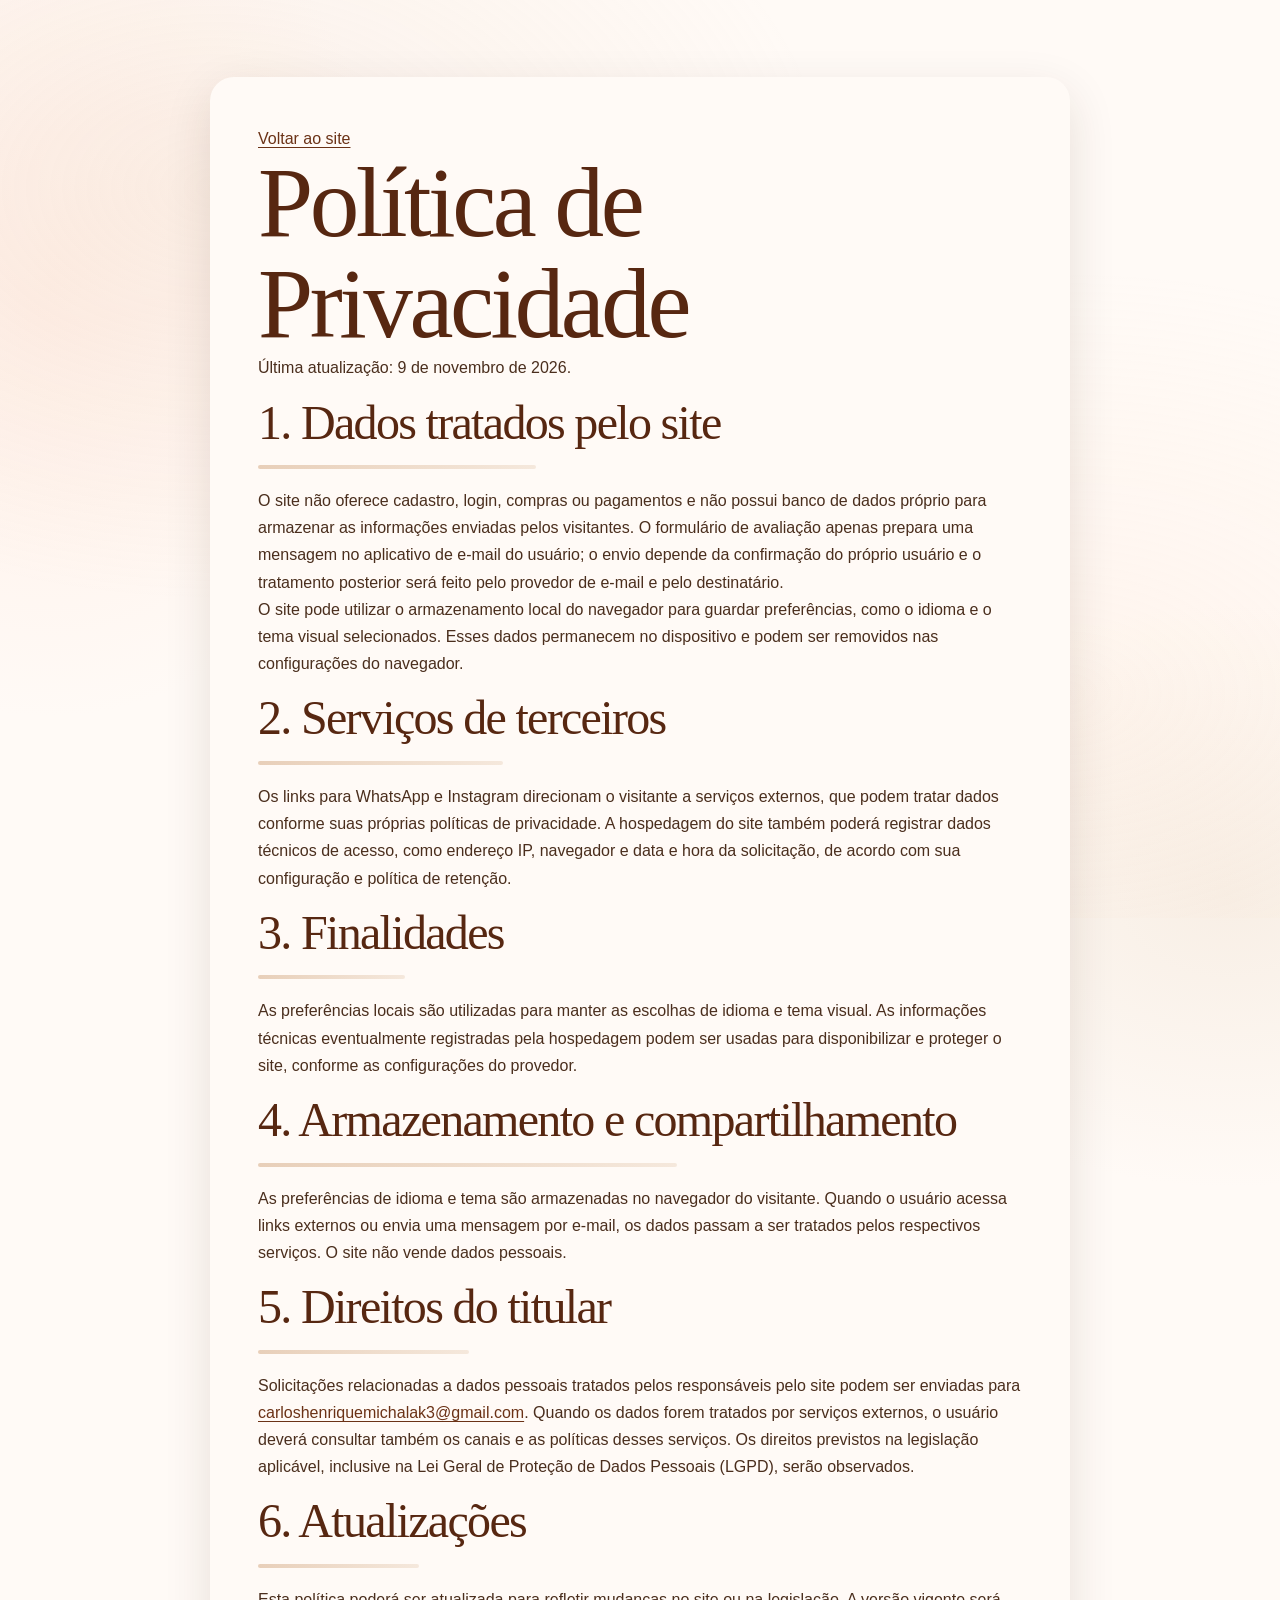
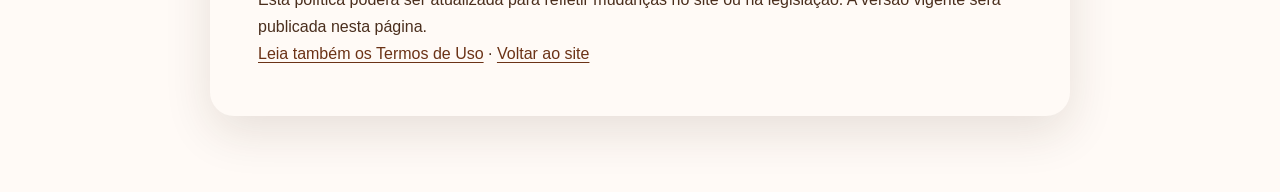
==== commit 98a4f81b: "login retirado" ====
--- a/privacidade.html
+++ b/privacidade.html
@@ -3,7 +3,7 @@
 <head>
   <meta charset="UTF-8">
   <meta name="viewport" content="width=device-width, initial-scale=1">
-  <meta name="description" content="Política de Privacidade da Doces Momentos e informações sobre o tratamento de dados pessoais.">
+  <meta name="description" content="Política de Privacidade do site Doces Momentos.">
   <title>Política de Privacidade | Doces Momentos</title>
   <link rel="stylesheet" href="assets/style.css">
   <link rel="icon" href="imagem/Logo2.jpeg" type="image/jpeg">
@@ -12,42 +12,26 @@
   <main class="legal-page">
     <a href="index.html">Voltar ao site</a>
     <h1>Política de Privacidade</h1>
-    <p>Versão 2026-11-09-v1 · Última atualização: 9 de novembro de 2026</p>
-    <p class="legal-alert"><strong>Rascunho para revisão antes da publicação:</strong> falta identificar o controlador e confirmar a região do projeto Supabase. Revise as práticas reais de hospedagem e este texto com profissional jurídico com experiência em LGPD. Nenhuma política, por si só, garante segurança absoluta ou elimina obrigações legais.</p>
+    <p>Última atualização: 9 de novembro de 2026.</p>
 
-    <h2>1. Quem trata os dados</h2>
-    <p>O controlador é <strong>[PREENCHER: nome civil ou razão social e CPF/CNPJ, se aplicável]</strong>, responsável pela marca Doces Momentos. Canal para dúvidas e exercício de direitos: <a href="mailto:carloshenriquemichalak3@gmail.com">carloshenriquemichalak3@gmail.com</a>.</p>
+    <h2>1. Dados tratados pelo site</h2>
+    <p>O site não oferece cadastro, login, compras ou pagamentos e não possui banco de dados próprio para armazenar as informações enviadas pelos visitantes. O formulário de avaliação apenas prepara uma mensagem no aplicativo de e-mail do usuário; o envio depende da confirmação do próprio usuário e o tratamento posterior será feito pelo provedor de e-mail e pelo destinatário.</p>
+    <p>O site pode utilizar o armazenamento local do navegador para guardar preferências, como o idioma e o tema visual selecionados. Esses dados permanecem no dispositivo e podem ser removidos nas configurações do navegador.</p>
 
-    <h2>2. Quais dados são tratados</h2>
-    <ul>
-      <li><strong>Cadastro:</strong> nome completo e e-mail.</li>
-      <li><strong>Autenticação:</strong> senha enviada ao Supabase Auth para verificação. O site não mantém uma cópia legível da senha; o provedor administra as credenciais.</li>
-      <li><strong>Registro de cadastro:</strong> identificador da conta, data de criação e versão/data de aceite dos Termos de Uso.</li>
-      <li><strong>Dados técnicos:</strong> a hospedagem e o Supabase podem registrar endereço IP, navegador e data/hora de acesso para operação, prevenção a abuso e segurança.</li>
-      <li><strong>Preferências do navegador:</strong> o tema visual pode ser guardado no armazenamento local do navegador. A sessão de autenticação também pode permanecer armazenada localmente pelo cliente Supabase para manter o login.</li>
-      <li><strong>Mensagens por e-mail:</strong> o formulário de avaliação abre o aplicativo de e-mail do visitante; o site não envia nem armazena essa mensagem por conta própria. Ela só é transmitida se a pessoa decidir enviá-la.</li>
-    </ul>
+    <h2>2. Serviços de terceiros</h2>
+    <p>Os links para WhatsApp e Instagram direcionam o visitante a serviços externos, que podem tratar dados conforme suas próprias políticas de privacidade. A hospedagem do site também poderá registrar dados técnicos de acesso, como endereço IP, navegador e data e hora da solicitação, de acordo com sua configuração e política de retenção.</p>
 
-    <h2>3. Finalidades e bases legais</h2>
-    <p>Os dados de cadastro são usados para criar e autenticar a conta solicitada, manter o acesso e atender pedidos relacionados à conta. A base legal aplicável é avaliada conforme a finalidade, podendo incluir procedimentos preliminares ou execução de relação contratual solicitada pelo titular (art. 7º, V, da LGPD) e o cumprimento de obrigações legais, quando aplicável. O aceite dos Termos não é tratado como consentimento genérico para qualquer uso de dados.</p>
-    <p>O site não processa compras ou pagamentos online. Não usamos os dados de cadastro para publicidade comportamental nem declaramos usar ferramentas de análise de audiência.</p>
+    <h2>3. Finalidades</h2>
+    <p>As preferências locais são utilizadas para manter as escolhas de idioma e tema visual. As informações técnicas eventualmente registradas pela hospedagem podem ser usadas para disponibilizar e proteger o site, conforme as configurações do provedor.</p>
 
-    <h2>4. Onde os dados ficam e com quem são compartilhados</h2>
-    <p>O cadastro e a autenticação são implementados com Supabase Auth e banco de dados Supabase. O nome e o registro de aceite são mantidos em uma tabela protegida; o e-mail e as credenciais são administrados pelo serviço de autenticação. O provedor pode tratar dados como operador conforme seus serviços e termos.</p>
-    <p class="legal-alert"><strong>Confirmar antes de publicar:</strong> região do projeto Supabase: <strong>[PREENCHER após criar o projeto]</strong>. A região escolhida e os termos do fornecedor determinam onde os dados são armazenados e se pode ocorrer transferência internacional. Configure a região adequada e valide as salvaguardas aplicáveis antes de ativar o cadastro.</p>
-    <p>Os links para WhatsApp e Instagram levam a serviços de terceiros, sujeitos às próprias políticas de privacidade quando você os acessa. O formulário de avaliação prepara uma mensagem no seu aplicativo de e-mail.</p>
+    <h2>4. Armazenamento e compartilhamento</h2>
+    <p>As preferências de idioma e tema são armazenadas no navegador do visitante. Quando o usuário acessa links externos ou envia uma mensagem por e-mail, os dados passam a ser tratados pelos respectivos serviços. O site não vende dados pessoais.</p>
 
-    <h2>5. Retenção e exclusão</h2>
-    <p>Os dados da conta são mantidos enquanto ela estiver ativa e pelo período necessário para atender obrigações legais, resolver solicitações e proteger direitos. Para pedir acesso, correção ou exclusão da conta, escreva para o contato desta política. A exclusão de dados sujeitos a retenção legal poderá ser limitada ao mínimo necessário. Cópias de segurança podem permanecer por um período técnico limitado.</p>
+    <h2>5. Direitos do titular</h2>
+    <p>Solicitações relacionadas a dados pessoais tratados pelos responsáveis pelo site podem ser enviadas para <a href="mailto:carloshenriquemichalak3@gmail.com">carloshenriquemichalak3@gmail.com</a>. Quando os dados forem tratados por serviços externos, o usuário deverá consultar também os canais e as políticas desses serviços. Os direitos previstos na legislação aplicável, inclusive na Lei Geral de Proteção de Dados Pessoais (LGPD), serão observados.</p>
 
-    <h2>6. Seus direitos</h2>
-    <p>Nos termos da LGPD, você pode solicitar confirmação de tratamento, acesso, correção, anonimização, bloqueio ou eliminação quando cabível, informação sobre compartilhamentos, portabilidade nos termos da regulamentação e revisão de decisões automatizadas quando aplicável. Você também pode apresentar petição à ANPD. Envie a solicitação pelo e-mail de contato; poderemos pedir informações razoáveis para confirmar sua identidade e responderemos conforme os prazos legais.</p>
-
-    <h2>7. Segurança</h2>
-    <p>O projeto foi preparado para usar confirmação de e-mail, senha mínima recomendada, conexão HTTPS e políticas de acesso por linha (RLS) que limitam o perfil ao próprio titular. Essas medidas reduzem riscos, mas nenhum serviço conectado à internet é infalível. A proteção também depende da configuração do projeto, da hospedagem, das credenciais e da manutenção. Se suspeitar de acesso indevido à conta, entre em contato imediatamente.</p>
-
-    <h2>8. Atualizações desta política</h2>
-    <p>Esta política pode ser atualizada para refletir alterações no tratamento de dados ou na legislação. A versão e a data de atualização serão informadas nesta página. Mudanças que exijam nova manifestação serão apresentadas antes da continuação do cadastro.</p>
+    <h2>6. Atualizações</h2>
+    <p>Esta política poderá ser atualizada para refletir mudanças no site ou na legislação. A versão vigente será publicada nesta página.</p>
 
     <p><a href="termos.html">Leia também os Termos de Uso</a> · <a href="index.html">Voltar ao site</a></p>
   </main>
--- a/assets/style.css
+++ b/assets/style.css
@@ -1035,26 +1035,6 @@
   min-width: 48px;
   padding: 0 0.8rem;
   border-radius: 99px;
-}
-
-.site-header .auth-icon-button {
-  display: grid;
-  width: 44px;
-  height: 44px;
-  flex: 0 0 auto;
-  place-items: center;
-  padding: 0;
-  border-radius: 50%;
-}
-
-.auth-icon-button svg {
-  width: 1.35rem;
-  height: 1.35rem;
-  fill: none;
-  stroke: currentColor;
-  stroke-linecap: round;
-  stroke-linejoin: round;
-  stroke-width: 1.8;
 }
 
 .site-header .logo,
@@ -3205,9 +3185,7 @@
   outline-offset: 3px;
 }
 
-.avaliacao-form textarea,
-.admin-dialog input:not([type="file"]),
-.admin-dialog textarea {
+.avaliacao-form textarea {
   width: 100%;
   padding: 0.75rem;
   border: 1px solid rgba(107, 50, 22, 0.3);
@@ -3236,165 +3214,10 @@
   color: #e2d1bd;
 }
 
-body[data-theme="dark"] .avaliacao-form textarea,
-body[data-theme="dark"] .admin-dialog input:not([type="file"]),
-body[data-theme="dark"] .admin-dialog textarea {
+body[data-theme="dark"] .avaliacao-form textarea {
   border-color: rgba(211, 174, 137, 0.3);
   background: #302116;
   color: #f0e6dc;
-}
-
-.auth-open {
-  padding: 0.55rem 0.85rem;
-  border: 1px solid rgba(107, 50, 22, 0.3);
-  border-radius: 99px;
-  background: transparent;
-  color: inherit;
-  cursor: pointer;
-  font: inherit;
-  font-size: 0.85rem;
-}
-
-.auth-open:hover {
-  background: #f5e8dc;
-}
-
-.auth-open:focus-visible {
-  outline: 3px solid #6b3216;
-  outline-offset: 3px;
-}
-
-.site-header .auth-icon-button {
-  background: #f5e8dc;
-  color: #704027;
-  transition: background-color 160ms ease, transform 180ms ease;
-}
-
-.site-header .auth-icon-button:hover {
-  background: #e8cfb9;
-  transform: translateY(-2px);
-}
-
-.admin-dialog {
-  position: fixed;
-  inset: 50% auto auto 50%;
-  width: min(92vw, 760px);
-  max-height: 88vh;
-  padding: clamp(1.25rem, 4vw, 2rem);
-  overflow: auto;
-  border: 1px solid rgba(107, 50, 22, 0.24);
-  border-radius: 24px;
-  background: #fffaf8;
-  color: #4a2e1d;
-  box-shadow: 0 24px 80px rgba(55, 29, 18, 0.28);
-  transform: translate(-50%, -50%);
-}
-
-.admin-dialog::backdrop {
-  background: rgba(35, 22, 14, 0.64);
-  backdrop-filter: blur(4px);
-}
-
-.admin-dialog h2 {
-  margin: 0 2.5rem 0.6rem 0;
-  font-size: 1.8rem;
-}
-
-.admin-dialog h2::after {
-  display: none;
-}
-
-.admin-dialog p {
-  margin: 0.5rem 0 1rem;
-  color: #735d4d;
-}
-
-.admin-dialog label {
-  display: block;
-  margin: 0.65rem 0 0.25rem;
-  font-size: 0.9rem;
-  font-weight: 600;
-}
-
-.admin-dialog .btn-principal {
-  margin-top: 1rem;
-  border: 0;
-  cursor: pointer;
-}
-
-.admin-fechar {
-  position: absolute;
-  top: 0.7rem;
-  right: 0.9rem;
-  width: 2.5rem;
-  height: 2.5rem;
-  border: 0;
-  border-radius: 50%;
-  background: #f0e2d3;
-  color: #633d26;
-  cursor: pointer;
-  font-size: 1.6rem;
-}
-
-.admin-produtos-lista {
-  display: grid;
-  gap: 0.75rem;
-  margin: 1.25rem 0;
-}
-
-.admin-produto,
-.admin-novo-produto {
-  padding: 1rem;
-  border: 1px solid rgba(107, 50, 22, 0.2);
-  border-radius: 16px;
-}
-
-.admin-produto legend {
-  padding: 0 0.35rem;
-  font-weight: 700;
-}
-
-.admin-produto input[type="file"],
-.admin-novo-produto input[type="file"] {
-  max-width: 100%;
-  color: inherit;
-}
-
-.admin-mensagem {
-  min-height: 1.5em;
-  font-weight: 600;
-}
-
-.admin-sair {
-  margin-top: 0.5rem;
-}
-
-body[data-theme="dark"] .admin-dialog {
-  border-color: rgba(211, 174, 137, 0.25);
-  background: #281b13;
-  color: #f0e6dc;
-}
-
-body[data-theme="dark"] .admin-dialog p {
-  color: #d9cbbb;
-}
-
-body[data-theme="dark"] .auth-open {
-  border-color: rgba(211, 174, 137, 0.3);
-  color: #f0e6dc;
-}
-
-body[data-theme="dark"] .auth-open:hover,
-body[data-theme="dark"] .site-header .auth-icon-button {
-  background: #3b2b1d;
-}
-
-body[data-theme="dark"] .site-header .auth-icon-button {
-  color: #d9b795;
-}
-
-body[data-theme="dark"] .site-header .auth-icon-button:hover {
-  background: #513824;
 }
 
 @media (max-width: 640px) {
@@ -3554,199 +3377,6 @@
   text-underline-offset: 0.2em;
 }
 
-.auth-content form,
-.auth-content .auth-recovery {
-  display: grid;
-  gap: 0.65rem;
-}
-
-.auth-dialog {
-  width: min(92vw, 370px);
-  padding: 3px;
-  overflow: hidden;
-  border: 0;
-  border-radius: 24px;
-  background: #6b3216;
-  color: #4a2e1d;
-  box-shadow: 0 16px 48px rgba(55, 29, 18, 0.28);
-}
-
-.auth-dialog::before {
-  position: absolute;
-  inset: -50%;
-  z-index: 0;
-  background: conic-gradient(from 45deg, transparent 75%, #6b3216, transparent 100%);
-  animation: auth-border-spin 4s linear infinite;
-  content: "";
-}
-
-@keyframes auth-border-spin {
-  to { transform: rotate(360deg); }
-}
-
-.auth-dialog::backdrop {
-  background: rgba(25, 16, 11, 0.68);
-  backdrop-filter: blur(4px);
-}
-
-.auth-content {
-  position: relative;
-  z-index: 1;
-  max-height: calc(88vh - 6px);
-  padding: 1.5rem;
-  overflow: auto;
-  border-radius: 21px;
-  background: #fffaf6;
-  color: #4a2e1d;
-}
-
-.auth-dialog .admin-fechar {
-  z-index: 2;
-  background: #f0e2d3;
-  color: #633d26;
-}
-
-.auth-mark {
-  position: relative;
-  width: 58px;
-  height: 58px;
-  margin: 0 auto 0.75rem;
-  border: 2px solid #6b3216;
-  border-radius: 18px;
-  background: linear-gradient(135deg, rgba(255,255,255,.2), rgba(0,0,0,.2));
-  box-shadow: 6px 6px 12px rgba(0,0,0,.2), -6px -6px 12px rgba(255,255,255,.06);
-}
-
-.auth-mark::before,
-.auth-mark::after {
-  position: absolute;
-  left: 50%;
-  border: 2px solid #6b3216;
-  content: "";
-  transform: translateX(-50%);
-}
-
-.auth-mark::before {
-  bottom: 8px;
-  width: 29px;
-  height: 14px;
-  border-radius: 18px 18px 10px 10px;
-}
-
-.auth-mark::after {
-  top: 8px;
-  width: 14px;
-  height: 14px;
-  border-radius: 50%;
-}
-
-.auth-dialog .auth-content h2 {
-  margin: 0 2.5rem 0.5rem;
-  color: #432a18;
-  text-align: center;
-}
-
-.auth-content > p {
-  color: #735d4d;
-  text-align: center;
-}
-
-.auth-content label {
-  color: #633d26;
-}
-
-.auth-content [hidden] {
-  display: none !important;
-}
-
-.auth-content input:not([type="checkbox"]) {
-  width: 100%;
-  padding: 0.75rem;
-  border: 1px solid rgba(107, 50, 22, 0.3);
-  border-radius: 12px;
-  background: #fff;
-  color: #4a2e1d;
-  font: inherit;
-}
-
-.auth-content input:focus-visible {
-  border-color: #6b3216;
-  outline: 3px solid rgba(107, 50, 22, 0.2);
-}
-
-.auth-consent {
-  display: flex !important;
-  align-items: flex-start;
-  gap: 0.55rem;
-  margin-top: 0.5rem !important;
-}
-
-.auth-consent input {
-  margin-top: 0.2rem;
-}
-
-.auth-consent label {
-  display: inline;
-  margin: 0;
-  font-weight: 400;
-}
-
-.auth-consent a {
-  color: #6b3216;
-  font-weight: 700;
-}
-
-.auth-content .btn-principal {
-  width: 100%;
-  min-height: 42px;
-  border: 0;
-  border-radius: 20px;
-  background: #6b3216;
-  color: #fff;
-  font-size: 0.9rem;
-  font-weight: 600;
-  cursor: pointer;
-  box-shadow: inset 0 3px 6px -4px rgba(255,255,255,.6), inset 0 -3px 6px -2px rgba(0,0,0,.8);
-  transition: background-color 180ms ease, box-shadow 180ms ease;
-}
-
-.auth-content .btn-principal:hover {
-  background: #572711;
-  box-shadow: 0 6px 16px rgba(107, 50, 22, 0.25);
-}
-
-.auth-content .btn-principal:disabled {
-  cursor: wait;
-  opacity: 0.7;
-}
-
-.auth-message {
-  min-height: 1.5em;
-  overflow-wrap: anywhere;
-  color: #735d4d !important;
-  font-size: 0.85rem;
-}
-
-.auth-links {
-  display: flex;
-  flex-wrap: wrap;
-  justify-content: space-between;
-  gap: 0.75rem;
-  margin-top: 0.75rem;
-}
-
-.auth-links button {
-  padding: 0;
-  border: 0;
-  background: none;
-  color: #6b3216;
-  font: inherit;
-  font-size: 0.9rem;
-  text-decoration: underline;
-  text-underline-offset: 0.2em;
-  cursor: pointer;
-}
-
 .legal-page {
   width: min(100% - 2rem, 860px);
   margin: clamp(2rem, 6vw, 5rem) auto;
@@ -3821,53 +3451,6 @@
   color: #fff;
 }
 
-body[data-theme="dark"] .auth-content {
-  background: #281b13;
-  color: #f0e6dc;
-}
-
-body[data-theme="dark"] .auth-dialog .auth-content h2,
-body[data-theme="dark"] .auth-content label {
-  color: #f0e6dc;
-}
-
-body[data-theme="dark"] .auth-content > p,
-body[data-theme="dark"] .auth-message {
-  color: #d9cbbb !important;
-}
-
-body[data-theme="dark"] .auth-content input:not([type="checkbox"]) {
-  border-color: rgba(211, 174, 137, 0.3);
-  background: #302116;
-  color: #f0e6dc;
-}
-
-body[data-theme="dark"] .auth-consent a,
-body[data-theme="dark"] .auth-links button {
-  color: #d3ae89;
-}
-
-body[data-theme="dark"] .auth-dialog .admin-fechar {
-  background: #3b2b1d;
-  color: #f0e6dc;
-}
-
-body[data-theme="dark"] .auth-dialog {
-  background: #d3ae89;
-}
-
-body[data-theme="dark"] .auth-dialog::before {
-  background: conic-gradient(from 45deg, transparent 75%, #d3ae89, transparent 100%);
-}
-
-body[data-theme="dark"] .auth-content .btn-principal {
-  background: #6b3216;
-}
-
-body[data-theme="dark"] .auth-content .btn-principal:hover {
-  background: #804a2b;
-}
-
 body[data-theme="dark"] .legal-page {
   background: #281b13;
   color: #f0e6dc;
@@ -3901,11 +3484,6 @@
   }
 
   .site-header .tema-toggle {
-    width: 40px;
-    height: 40px;
-  }
-
-  .site-header .auth-icon-button {
     width: 40px;
     height: 40px;
   }
@@ -3918,12 +3496,6 @@
   }
 }
 
-@media (prefers-reduced-motion: reduce) {
-  .auth-dialog::before {
-    animation: none;
-  }
-}
-
 @media (max-width: 640px) {
   .fada-assistente {
     inset: auto 0.5rem 0.5rem auto;
